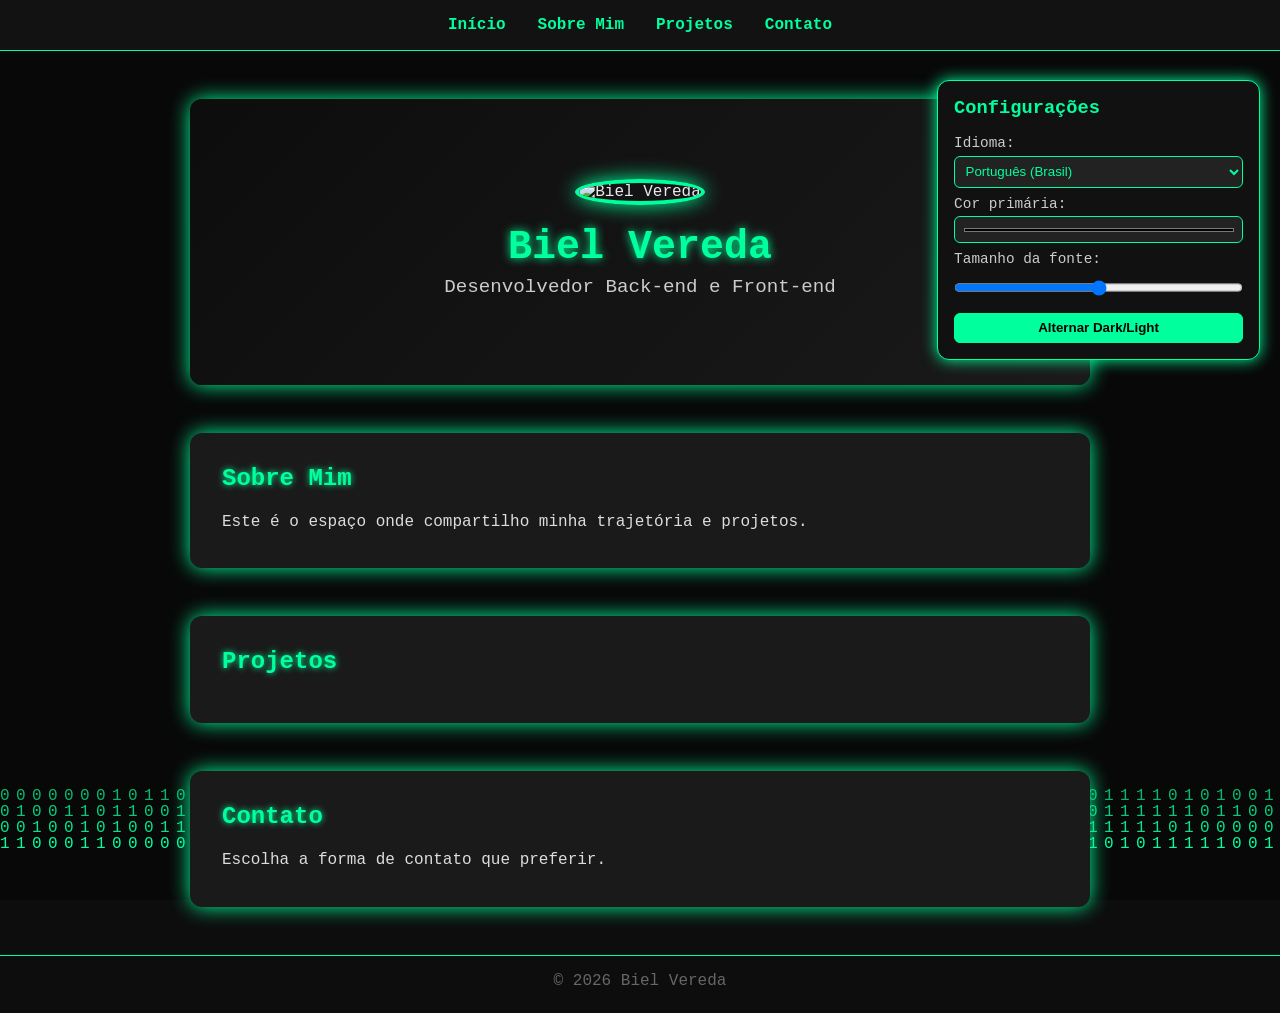
==== index.html @ a7fafa04 "Add files via upload" ====
<!DOCTYPE html>
<html lang="pt-BR">

<head>
  <meta charset="UTF-8" />
  <meta name="viewport" content="width=device-width, initial-scale=1.0" />
  <title data-i18n="site.title">Biel Vereda | Portfolio</title>
  <link rel="stylesheet" href="./styles/main.css" />
</head>

<body>

  <canvas id="matrix"></canvas>

  <!-- Navbar -->
  <header class="navbar">
    <nav>
      <ul>
        <li><a href="#home" data-i18n="navbar.home"></a></li>
        <li><a href="#about" data-i18n="navbar.about"></a></li>
        <li><a href="#projects" data-i18n="navbar.projects"></a></li>
        <li><a href="#contact" data-i18n="navbar.contact"></a></li>
      </ul>
    </nav>
  </header>

  <!-- Hero -->
  <section id="home" class="hero">
    <img src="./assets/images/gabrielVereda.jpg" alt="Biel Vereda" />
    <h1 data-i18n="hero.title">Biel Vereda</h1>
    <p data-i18n="hero.subtitle">Back-end and Front-end Developer</p>
  </section>

  <!-- About -->
  <section id="about" class="about">
    <h2 data-i18n="about.title">About Me</h2>
    <p data-i18n="about.text">This is the space where I share my journey and projects.</p>
  </section>

  <!-- Projects -->
  <section id="projects" class="projects">
    <h2 data-i18n="projects.title">Projects</h2>
    <div class="project-list">
      <!-- Project cards -->
    </div>
  </section>

  <!-- Contact -->
  <section id="contact" class="contact">
    <h2 data-i18n="contact.title">Contact</h2>
    <p data-i18n="contact.text">Choose your preferred contact method.</p>
  </section>

  <!-- Footer -->
  <footer>
    <p>© 2026 Biel Vereda</p>
  </footer>

  <!-- Settings Panel -->
  <div class="settings-panel">
    <h3 data-i18n="settings.title">Settings</h3>
    <label for="langSwitcher" data-i18n="settings.language">Language:</label>
    <select id="langSwitcher">
      <option value="pt-br">Português (Brasil)</option>
      <option value="pt-pt">Português (Portugal)</option>
      <option value="en">English</option>
      <option value="es">Español</option>
      <option value="fr">Français</option>
      <option value="zh">中文</option>
    </select>

    <label for="colorPicker" data-i18n="settings.color">Primary Color:</label>
    <input type="color" id="colorPicker" />

    <label for="fontSize" data-i18n="settings.font">Font Size:</label>
    <input type="range" id="fontSize" min="12" max="24" />

    <button id="toggleTheme" data-i18n="settings.theme">Toggle Dark/Light</button>
  </div>

  <script src="./scripts/main.js"></script>
  <script src="./scripts/theme.js"></script>
  <script src="./scripts/animations.js"></script>
  <script src="./scripts/matrix.js"></script>
</body>

</html>
---- styles/main.css ----
:root {
    --primary-color: #00ff9d;
    /* cor inicial */
    --secondary-color: #0d0d0d;
    --font-size: 16px;
}

/* Reset */
* {
    margin: 0;
    padding: 0;
    box-sizing: border-box;
}

body {
    font-family: 'Fira Code', monospace;
    background: var(--secondary-color);
    color: #eaeaea;
    font-size: var(--font-size);
    scroll-behavior: smooth;
}

/* Navbar */
.navbar {
    background: rgba(20, 20, 20, 0.9);
    padding: 1rem 2rem;
    display: flex;
    justify-content: center;
    border-bottom: 1px solid var(--primary-color);
}

.navbar ul {
    display: flex;
    gap: 2rem;
    list-style: none;
}

.navbar a {
    color: var(--primary-color);
    text-decoration: none;
    font-weight: bold;
    transition: color 0.3s ease, text-shadow 0.3s ease;
}

.navbar a:hover {
    text-shadow: 0 0 8px var(--primary-color);
}

/* Hero */
.hero {
    text-align: center;
    padding: 5rem 2rem;
    background: linear-gradient(135deg, #0d0d0d 0%, #1a1a1a 100%);
}

.hero img {
    width: 180px;
    height: 180px;
    border-radius: 50%;
    border: 4px solid var(--primary-color);
    object-fit: cover;
    margin-bottom: 20px;
    box-shadow: 0 0 20px var(--primary-color);
}

.hero h1 {
    font-size: 2.5rem;
    color: var(--primary-color);
    text-shadow: 0 0 10px var(--primary-color);
}

.hero p {
    font-size: 1.2rem;
    color: #ccc;
}

/* Sections */
section {
    margin: 3rem auto;
    max-width: 900px;
    background: #1a1a1a;
    padding: 2rem;
    border-radius: 12px;
    box-shadow: 0 0 20px var(--primary-color);
}

section h2 {
    color: var(--primary-color);
    margin-bottom: 1rem;
    text-shadow: 0 0 6px var(--primary-color);
}

section p {
    line-height: 1.8;
    color: #ddd;
}

/* Projects */
.project-list {
    display: grid;
    grid-template-columns: repeat(auto-fit, minmax(260px, 1fr));
    gap: 2rem;
}

.card {
    background: #111;
    border: 1px solid var(--primary-color);
    border-radius: 10px;
    padding: 1.5rem;
    transition: transform 0.3s ease, box-shadow 0.3s ease;
}

.card:hover {
    transform: translateY(-5px);
    box-shadow: 0 0 20px var(--primary-color);
}

.card-title {
    color: var(--primary-color);
    margin-bottom: 0.5rem;
}

.card-text {
    color: #aaa;
}

/* Buttons */
button,
.btn {
    padding: 0.6rem 1.2rem;
    border-radius: 6px;
    border: none;
    cursor: pointer;
    background: var(--primary-color);
    color: #000;
    font-weight: bold;
    transition: all 0.3s ease;
}

button:hover,
.btn:hover {
    box-shadow: 0 0 12px var(--primary-color);
}

/* Footer */
footer {
    text-align: center;
    padding: 1rem;
    color: #666;
    border-top: 1px solid var(--primary-color);
}

/* Settings Panel */
.settings-panel {
    position: fixed;
    top: 80px;
    right: 20px;
    background: #111;
    border: 1px solid var(--primary-color);
    border-radius: 12px;
    padding: 1rem;
    box-shadow: 0 0 15px var(--primary-color);
    z-index: 1000;
}

.settings-panel h3 {
    color: var(--primary-color);
    margin-bottom: 1rem;
}

.settings-panel label {
    display: block;
    margin-top: 0.5rem;
    font-size: 0.9rem;
    color: #ccc;
}

.settings-panel input,
.settings-panel select,
.settings-panel button {
    margin-top: 0.3rem;
    width: 100%;
    background: #222;
    color: var(--primary-color);
    border: 1px solid var(--primary-color);
    border-radius: 6px;
    padding: 0.4rem;
}

.settings-panel button {
    background: var(--primary-color);
    color: #000;
}

.settings-panel button:hover {
    box-shadow: 0 0 12px var(--primary-color);
}

#matrix {
    position: fixed;
    /* ocupa a tela toda */
    top: 0;
    left: 0;
    width: 100%;
    height: 100%;
    background: #0d0d0d;
    z-index: -9999;
    /* bem atrás de tudo */
    pointer-events: none;
    /* não bloqueia cliques nos elementos acima */
}
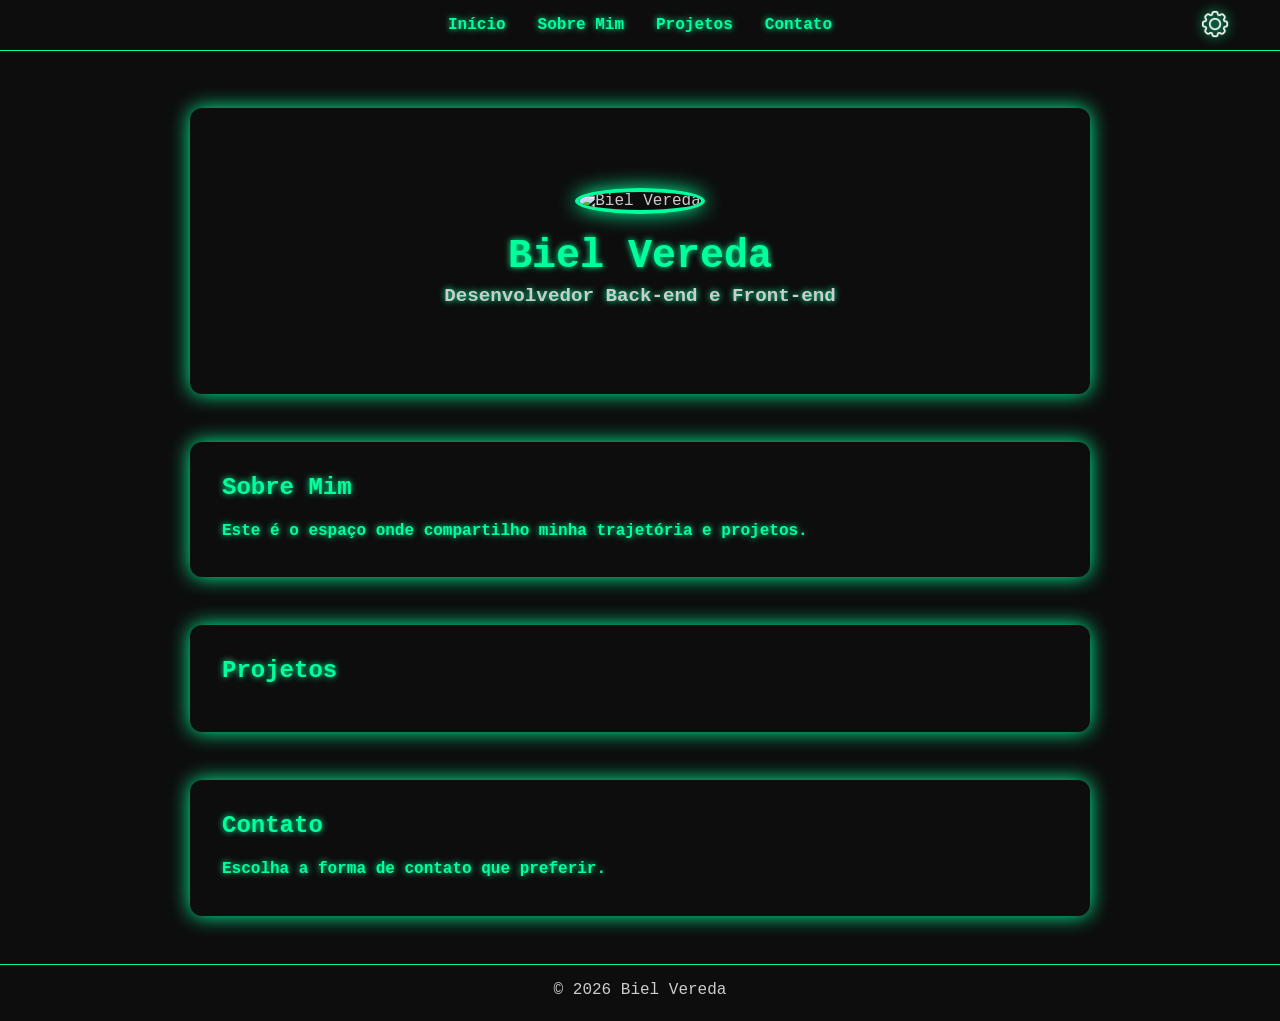
==== commit 37b7d897: "refactor: add the functions to chage correctly the colors and contrasts" ====
--- a/index.html
+++ b/index.html
@@ -15,12 +15,15 @@
   <!-- Navbar -->
   <header class="navbar">
     <nav>
-      <ul>
+      <ul class="nav-links">
         <li><a href="#home" data-i18n="navbar.home"></a></li>
         <li><a href="#about" data-i18n="navbar.about"></a></li>
         <li><a href="#projects" data-i18n="navbar.projects"></a></li>
         <li><a href="#contact" data-i18n="navbar.contact"></a></li>
       </ul>
+      <button id="configBtn" class="config-btn">
+        <img src="./assets/icons/setting.png" alt="Configurações" />
+      </button>
     </nav>
   </header>
 
--- a/styles/main.css
+++ b/styles/main.css
@@ -1,7 +1,7 @@
 :root {
     --primary-color: #00ff9d;
-    /* cor inicial */
     --secondary-color: #0d0d0d;
+    --text-color: #cccccc;
     --font-size: 16px;
 }
 
@@ -14,22 +14,64 @@
 
 body {
     font-family: 'Fira Code', monospace;
-    background: var(--secondary-color);
-    color: #eaeaea;
     font-size: var(--font-size);
     scroll-behavior: smooth;
+    padding-top: 60px;
+    color: var(--text-color);
+    background: var(--secondary-color);
+}
+
+/* Tema Dark */
+:root.dark-theme {
+    --primary-color: #00ff9d;
+    --secondary-color: #0d0d0d;
+    --text-color: #cccccc;
+}
+
+/* Tema Light */
+:root.light-theme {
+    --primary-color: #ff0040;
+    --secondary-color: #f5f5f5;
+    --text-color: #222222;
+}
+
+/* Destaque apenas nos textos dinâmicos */
+[data-i18n] {
+    color: var(--primary-color);
+    font-weight: bold;
+    transition: color 0.3s ease, text-shadow 0.3s ease;
+}
+
+/* Glow neon no Dark Theme */
+:root.dark-theme [data-i18n] {
+    text-shadow: 0 0 6px var(--primary-color);
+}
+
+/* Shadow preto no Light Theme */
+:root.light-theme [data-i18n] {
+    text-shadow: 1px 1px 3px #000;
 }
 
 /* Navbar */
 .navbar {
-    background: rgba(20, 20, 20, 0.9);
+    position: fixed;
+    top: 0;
+    left: 0;
+    width: 100%;
+    background: var(--secondary-color);
     padding: 1rem 2rem;
+    border-bottom: 1px solid var(--primary-color);
+    z-index: 1000;
+}
+
+.navbar nav {
+    position: relative;
     display: flex;
     justify-content: center;
-    border-bottom: 1px solid var(--primary-color);
-}
-
-.navbar ul {
+    align-items: center;
+}
+
+.nav-links {
     display: flex;
     gap: 2rem;
     list-style: none;
@@ -41,18 +83,33 @@
     font-weight: bold;
     transition: color 0.3s ease, text-shadow 0.3s ease;
 }
-
 .navbar a:hover {
     text-shadow: 0 0 8px var(--primary-color);
+}
+
+.config-btn {
+    position: absolute;
+    right: 0;
+    background: none;
+    border: none;
+    cursor: pointer;
+}
+.config-btn img {
+    width: 28px;
+    height: 28px;
+    filter: drop-shadow(0 0 6px var(--primary-color));
+    transition: filter 0.3s ease;
+}
+.config-btn img:hover {
+    filter: drop-shadow(0 0 12px var(--primary-color));
 }
 
 /* Hero */
 .hero {
     text-align: center;
     padding: 5rem 2rem;
-    background: linear-gradient(135deg, #0d0d0d 0%, #1a1a1a 100%);
-}
-
+    background: var(--secondary-color);
+}
 .hero img {
     width: 180px;
     height: 180px;
@@ -62,37 +119,34 @@
     margin-bottom: 20px;
     box-shadow: 0 0 20px var(--primary-color);
 }
-
 .hero h1 {
     font-size: 2.5rem;
     color: var(--primary-color);
     text-shadow: 0 0 10px var(--primary-color);
 }
-
 .hero p {
     font-size: 1.2rem;
-    color: #ccc;
+    color: var(--text-color);
 }
 
 /* Sections */
 section {
     margin: 3rem auto;
     max-width: 900px;
-    background: #1a1a1a;
+    background: var(--secondary-color);
     padding: 2rem;
     border-radius: 12px;
     box-shadow: 0 0 20px var(--primary-color);
-}
-
+    color: var(--text-color);
+}
 section h2 {
     color: var(--primary-color);
     margin-bottom: 1rem;
     text-shadow: 0 0 6px var(--primary-color);
 }
-
 section p {
     line-height: 1.8;
-    color: #ddd;
+    color: var(--text-color);
 }
 
 /* Projects */
@@ -101,27 +155,24 @@
     grid-template-columns: repeat(auto-fit, minmax(260px, 1fr));
     gap: 2rem;
 }
-
 .card {
     background: #111;
     border: 1px solid var(--primary-color);
     border-radius: 10px;
     padding: 1.5rem;
     transition: transform 0.3s ease, box-shadow 0.3s ease;
-}
-
+    color: var(--text-color);
+}
 .card:hover {
     transform: translateY(-5px);
     box-shadow: 0 0 20px var(--primary-color);
 }
-
 .card-title {
     color: var(--primary-color);
     margin-bottom: 0.5rem;
 }
-
 .card-text {
-    color: #aaa;
+    color: var(--text-color);
 }
 
 /* Buttons */
@@ -136,7 +187,6 @@
     font-weight: bold;
     transition: all 0.3s ease;
 }
-
 button:hover,
 .btn:hover {
     box-shadow: 0 0 12px var(--primary-color);
@@ -146,35 +196,37 @@
 footer {
     text-align: center;
     padding: 1rem;
-    color: #666;
+    color: var(--text-color);
     border-top: 1px solid var(--primary-color);
 }
 
 /* Settings Panel */
 .settings-panel {
+    display: none;
     position: fixed;
-    top: 80px;
+    top: 70px;
     right: 20px;
-    background: #111;
+    background: var(--secondary-color);
     border: 1px solid var(--primary-color);
     border-radius: 12px;
     padding: 1rem;
     box-shadow: 0 0 15px var(--primary-color);
-    z-index: 1000;
-}
-
+    z-index: 2000;
+    color: var(--text-color);
+}
+.settings-panel.active {
+    display: block;
+}
 .settings-panel h3 {
     color: var(--primary-color);
     margin-bottom: 1rem;
 }
-
 .settings-panel label {
     display: block;
     margin-top: 0.5rem;
     font-size: 0.9rem;
-    color: #ccc;
-}
-
+    color: var(--text-color);
+}
 .settings-panel input,
 .settings-panel select,
 .settings-panel button {
@@ -186,26 +238,62 @@
     border-radius: 6px;
     padding: 0.4rem;
 }
-
 .settings-panel button {
     background: var(--primary-color);
     color: #000;
 }
-
 .settings-panel button:hover {
     box-shadow: 0 0 12px var(--primary-color);
 }
 
+/* Slider */
+#fontSize {
+    -webkit-appearance: none;
+    width: 100%;
+    height: 6px;
+    background: #222;
+    border-radius: 6px;
+    outline: none;
+    cursor: pointer;
+}
+#fontSize::-webkit-slider-thumb {
+    -webkit-appearance: none;
+    width: 18px;
+    height: 18px;
+    background: var(--primary-color);
+    border: 2px solid #fff;
+    border-radius: 50%;
+    cursor: pointer;
+    box-shadow: 0 0 8px var(--primary-color);
+    transition: box-shadow 0.3s ease, transform 0.2s ease;
+}
+#fontSize::-webkit-slider-thumb:hover {
+    transform: scale(1.1);
+    box-shadow: 0 0 12px var(--primary-color);
+}
+#fontSize::-moz-range-thumb {
+    width: 18px;
+    height: 18px;
+    background: var(--primary-color);
+    border: 2px solid #fff;
+    border-radius: 50%;
+    cursor: pointer;
+    box-shadow: 0 0 8px var(--primary-color);
+    transition: box-shadow 0.3s ease, transform 0.2s ease;
+}
+#fontSize::-moz-range-thumb:hover {
+    transform: scale(1.1);
+    box-shadow: 0 0 12px var(--primary-color);
+}
+
+/* Canvas Matrix */
 #matrix {
     position: fixed;
-    /* ocupa a tela toda */
     top: 0;
     left: 0;
     width: 100%;
     height: 100%;
     background: #0d0d0d;
     z-index: -9999;
-    /* bem atrás de tudo */
     pointer-events: none;
-    /* não bloqueia cliques nos elementos acima */
 }
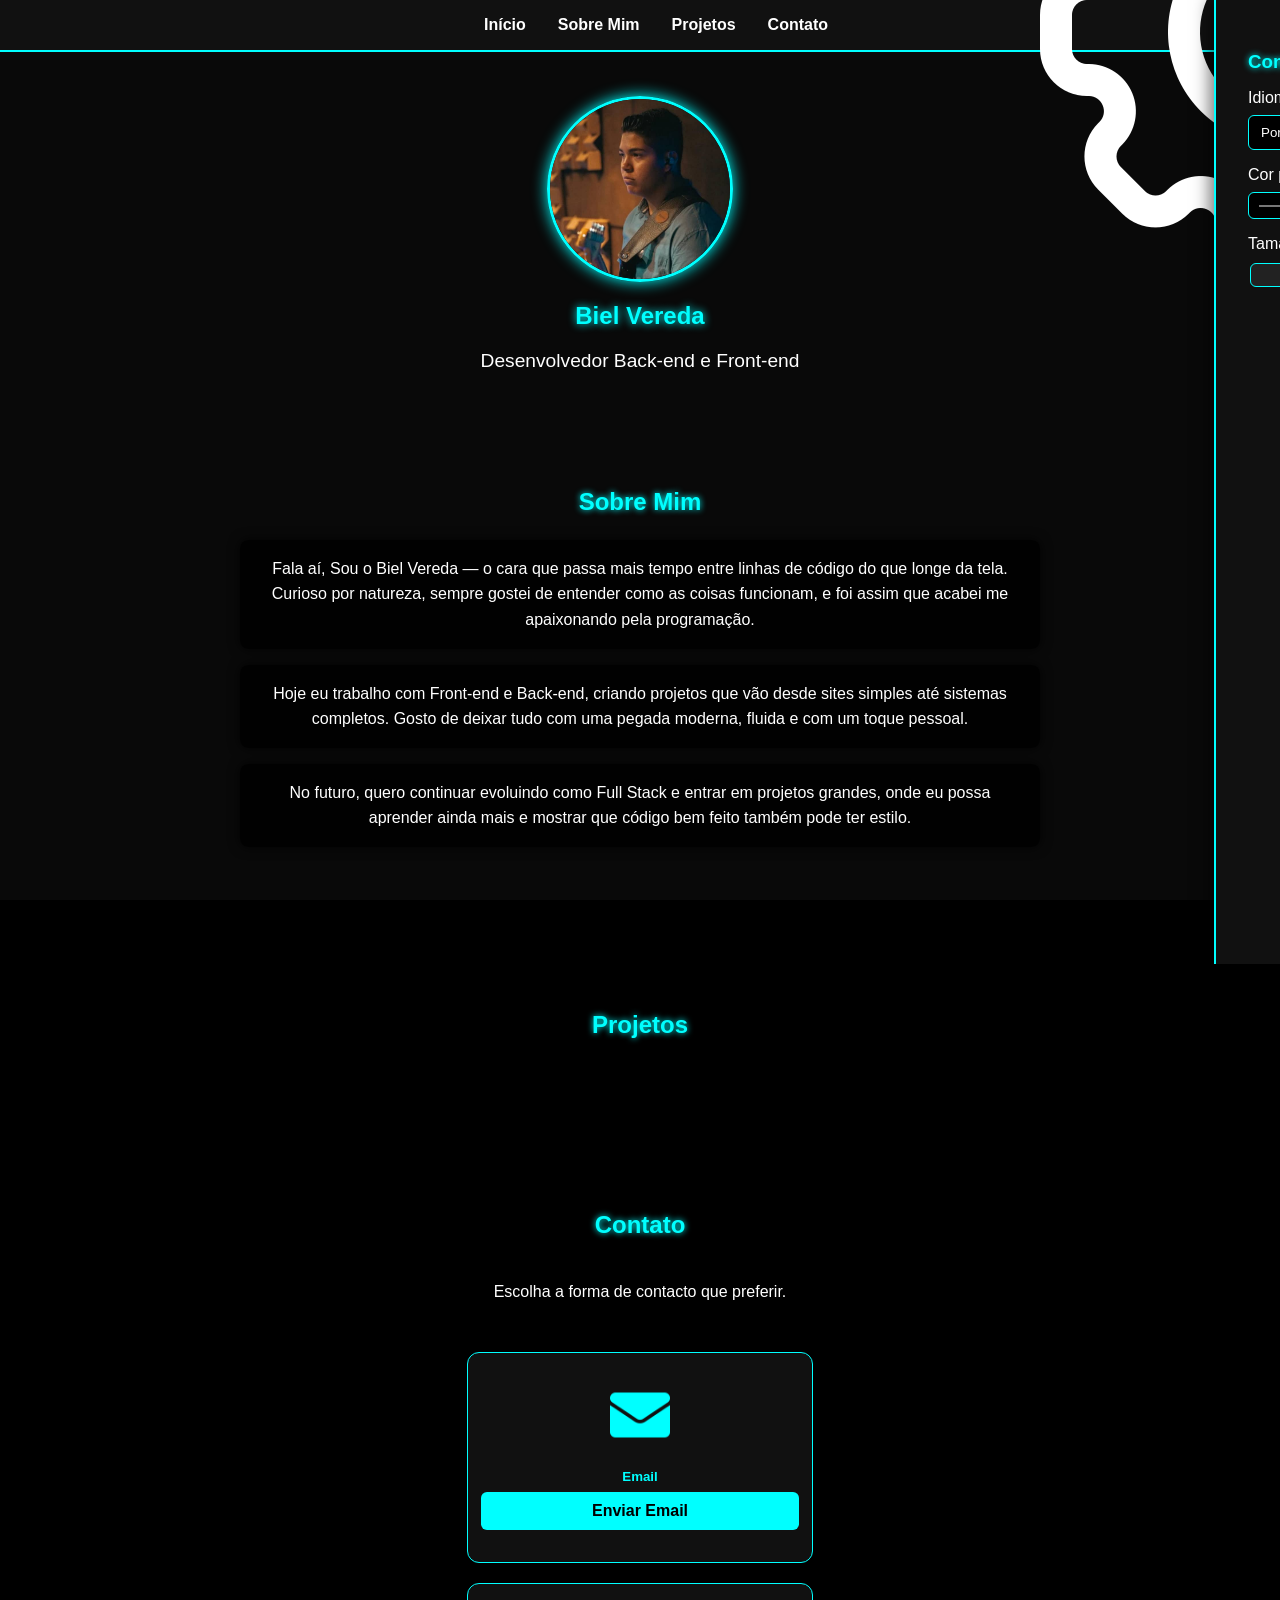
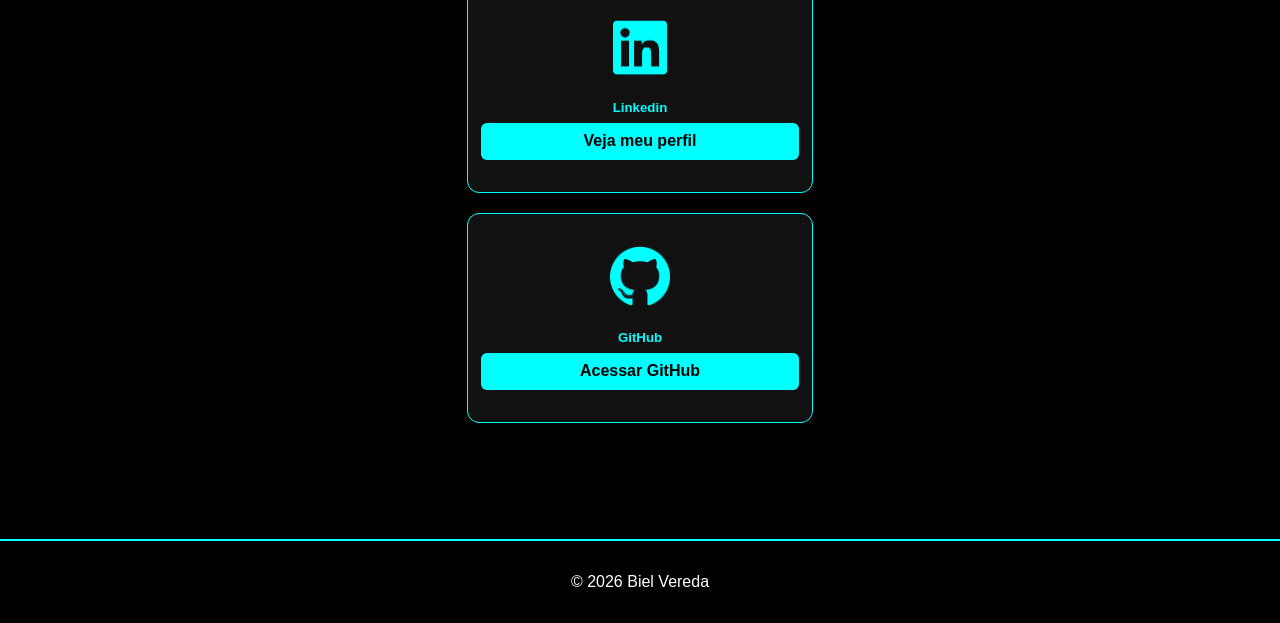
==== commit d1a89ac2: "refactor: refactor the theme of project" ====
--- a/index.html
+++ b/index.html
@@ -1,5 +1,5 @@
 <!DOCTYPE html>
-<html lang="pt-BR">
+<html lang="pt-br">
 
 <head>
   <meta charset="UTF-8" />
@@ -22,37 +22,85 @@
         <li><a href="#contact" data-i18n="navbar.contact"></a></li>
       </ul>
       <button id="configBtn" class="config-btn">
-        <img src="./assets/icons/setting.png" alt="Configurações" />
+        <img src="./assets/icons/settings.png" alt="Configurações" />
       </button>
     </nav>
   </header>
 
   <!-- Hero -->
   <section id="home" class="hero">
-    <img src="./assets/images/gabrielVereda.jpg" alt="Biel Vereda" />
+    <img src="./assets/images/profile.jpg" alt="Biel Vereda" />
     <h1 data-i18n="hero.title">Biel Vereda</h1>
     <p data-i18n="hero.subtitle">Back-end and Front-end Developer</p>
   </section>
 
   <!-- About -->
   <section id="about" class="about">
-    <h2 data-i18n="about.title">About Me</h2>
-    <p data-i18n="about.text">This is the space where I share my journey and projects.</p>
+    <h2 data-i18n="about.title">Sobre Mim</h2>
+
+    <p data-i18n="about.text1">
+      Fala aí, Sou o <strong>Biel Vereda</strong> — o cara que passa mais
+      tempo entre linhas de código do que longe da tela. Curioso por
+      natureza, sempre gostei de entender como as coisas funcionam, e foi
+      assim que acabei me apaixonando pela programação.
+    </p>
+
+    <p data-i18n="about.text2">
+      Hoje eu trabalho com <strong>Front-end</strong> e
+      <strong>Back-end</strong>, criando projetos que vão desde sites
+      simples até sistemas completos. Gosto de deixar tudo com uma pegada
+      moderna, fluida e com um toque pessoal.
+    </p>
+
+    <p data-i18n="about.text3">
+      No futuro, quero continuar evoluindo como
+      <strong>Full Stack</strong> e entrar em projetos grandes, onde eu
+      possa aprender ainda mais e mostrar que código bem feito também pode
+      ter estilo.
+    </p>
   </section>
 
   <!-- Projects -->
   <section id="projects" class="projects">
-    <h2 data-i18n="projects.title">Projects</h2>
+    <h2 data-i18n="projects.title">Projetos</h2>
     <div class="project-list">
       <!-- Project cards -->
     </div>
   </section>
 
   <!-- Contact -->
+  <!-- ===== CONTATO ===== -->
   <section id="contact" class="contact">
-    <h2 data-i18n="contact.title">Contact</h2>
-    <p data-i18n="contact.text">Choose your preferred contact method.</p>
+    <div class="container text-center">
+      <h2 data-i18n="contact.title">Entre em Contato</h2>
+      <p data-i18n="contact.text">
+        Ficarei feliz em conversar! Escolha a forma de contato que preferir:
+      </p>
+
+      <div class="contact-card">
+        <div class="contact-icon icon-email"></div>
+        <h5>Email</h5>
+        <a href="mailto:gabrielsantosvereda@gmail.com" class="btn">Enviar Email</a>
+      </div>
+
+      <div class="contact-card">
+        <div class="contact-icon icon-linkedin"></div>
+        <h5>Linkedin</h5>
+        <a href="https://www.linkedin.com/in/gabriel-vereda" target="_blank" rel="noopener noreferrer" class="btn">
+          Veja meu perfil
+        </a>
+      </div>
+
+      <div class="contact-card">
+        <div class="contact-icon icon-github"></div>
+        <h5>GitHub</h5>
+        <a href="https://github.com/BielVereda" target="_blank" class="btn">Acessar GitHub</a>
+      </div>
+
+    </div>
+    </div>
   </section>
+
 
   <!-- Footer -->
   <footer>
@@ -77,8 +125,6 @@
 
     <label for="fontSize" data-i18n="settings.font">Font Size:</label>
     <input type="range" id="fontSize" min="12" max="24" />
-
-    <button id="toggleTheme" data-i18n="settings.theme">Toggle Dark/Light</button>
   </div>
 
   <script src="./scripts/main.js"></script>
--- a/styles/main.css
+++ b/styles/main.css
@@ -1,194 +1,240 @@
 :root {
-    --primary-color: #00ff9d;
-    --secondary-color: #0d0d0d;
-    --text-color: #cccccc;
+    --primary-color: #00ffff;
+    --secondary-color: #111;
+    --text-color: #fff;
     --font-size: 16px;
 }
 
-/* Reset */
-* {
+body {
     margin: 0;
-    padding: 0;
-    box-sizing: border-box;
-}
-
-body {
-    font-family: 'Fira Code', monospace;
+    font-family: Arial, sans-serif;
     font-size: var(--font-size);
-    scroll-behavior: smooth;
-    padding-top: 60px;
-    color: var(--text-color);
-    background: var(--secondary-color);
-}
-
-/* Tema Dark */
-:root.dark-theme {
-    --primary-color: #00ff9d;
-    --secondary-color: #0d0d0d;
-    --text-color: #cccccc;
-}
-
-/* Tema Light */
-:root.light-theme {
-    --primary-color: #ff0040;
-    --secondary-color: #f5f5f5;
-    --text-color: #222222;
-}
-
-/* Destaque apenas nos textos dinâmicos */
-[data-i18n] {
-    color: var(--primary-color);
-    font-weight: bold;
-    transition: color 0.3s ease, text-shadow 0.3s ease;
-}
-
-/* Glow neon no Dark Theme */
-:root.dark-theme [data-i18n] {
-    text-shadow: 0 0 6px var(--primary-color);
-}
-
-/* Shadow preto no Light Theme */
-:root.light-theme [data-i18n] {
-    text-shadow: 1px 1px 3px #000;
+    background: #000;
+    color: var(--text-color);
 }
 
 /* Navbar */
 .navbar {
     position: fixed;
     top: 0;
-    left: 0;
     width: 100%;
     background: var(--secondary-color);
-    padding: 1rem 2rem;
-    border-bottom: 1px solid var(--primary-color);
+    border-bottom: 2px solid var(--primary-color);
+    padding: 1rem;
     z-index: 1000;
 }
 
-.navbar nav {
-    position: relative;
-    display: flex;
-    justify-content: center;
-    align-items: center;
-}
-
 .nav-links {
+    list-style: none;
     display: flex;
     gap: 2rem;
-    list-style: none;
-}
-
-.navbar a {
-    color: var(--primary-color);
+    justify-content: center;
+    margin: 0;
+    padding: 0;
+}
+
+.nav-links a {
+    color: var(--text-color);
     text-decoration: none;
     font-weight: bold;
-    transition: color 0.3s ease, text-shadow 0.3s ease;
-}
-.navbar a:hover {
-    text-shadow: 0 0 8px var(--primary-color);
+    transition: color 0.3s ease;
+}
+
+.nav-links a:hover {
+    color: var(--primary-color);
 }
 
 .config-btn {
     position: absolute;
-    right: 0;
+    right: 1rem;
+    top: 1rem;
     background: none;
     border: none;
     cursor: pointer;
 }
-.config-btn img {
-    width: 28px;
-    height: 28px;
-    filter: drop-shadow(0 0 6px var(--primary-color));
-    transition: filter 0.3s ease;
-}
-.config-btn img:hover {
-    filter: drop-shadow(0 0 12px var(--primary-color));
-}
 
 /* Hero */
 .hero {
-    text-align: center;
-    padding: 5rem 2rem;
-    background: var(--secondary-color);
-}
+    padding-top: 6rem;
+    text-align: center;
+}
+
 .hero img {
     width: 180px;
     height: 180px;
     border-radius: 50%;
-    border: 4px solid var(--primary-color);
-    object-fit: cover;
-    margin-bottom: 20px;
-    box-shadow: 0 0 20px var(--primary-color);
-}
+    border: 3px solid var(--primary-color);
+    box-shadow: 0 0 15px var(--primary-color);
+}
+
 .hero h1 {
-    font-size: 2.5rem;
-    color: var(--primary-color);
-    text-shadow: 0 0 10px var(--primary-color);
-}
+    margin-top: 1rem;
+    color: var(--primary-color);
+    text-shadow: 0 0 8px var(--primary-color);
+}
+
 .hero p {
     font-size: 1.2rem;
-    color: var(--text-color);
-}
-
-/* Sections */
-section {
-    margin: 3rem auto;
-    max-width: 900px;
+    margin-top: 0.5rem;
+}
+
+/* About */
+.about {
+    max-width: 800px;
+    margin: 4rem auto;
+    padding: 2rem;
+    text-align: center;
+}
+
+.about h2 {
+    color: var(--primary-color);
+    margin-bottom: 1.5rem;
+    text-shadow: 0 0 6px var(--primary-color);
+}
+
+.about p {
+    margin-bottom: 1rem;
+    line-height: 1.6;
+}
+
+/* Projects */
+.projects {
+    max-width: 1000px;
+    margin: 4rem auto;
+    padding: 2rem;
+    text-align: center;
+}
+
+.projects h2 {
+    color: var(--primary-color);
+    margin-bottom: 1.5rem;
+    text-shadow: 0 0 6px var(--primary-color);
+}
+
+.project-list {
+    display: flex;
+    flex-wrap: wrap;
+    gap: 2rem;
+    justify-content: center;
+}
+
+/* Contact */
+.contact {
+    margin: 4rem auto;
+    max-width: 1000px;
+    padding: 2rem;
+    text-align: center;
+    color: var(--text-color);
+    display: flex;
+    justify-content: center;
+}
+
+.contact h2 {
+    color: var(--primary-color);
+    margin-bottom: 1.5rem;
+    text-shadow: 0 0 6px var(--primary-color);
+}
+
+.contact p {
+    margin-bottom: 2rem;
+    line-height: 1.6;
+}
+
+.contact-grid {
+    display: flex;
+    justify-content: center;
+    gap: 2rem;
+    flex-wrap: wrap;
+}
+
+.contact-card {
     background: var(--secondary-color);
-    padding: 2rem;
+    border: 1px solid var(--primary-color);
     border-radius: 12px;
-    box-shadow: 0 0 20px var(--primary-color);
-    color: var(--text-color);
-}
-section h2 {
-    color: var(--primary-color);
+    padding: 2rem;
+    width: 280px;
+    display: flex;
+    flex-direction: column;
+    align-items: center;
+    justify-content: space-between;
+    text-align: center;
+    transition: box-shadow 0.3s ease;
+    margin-bottom: 20px;
+}
+
+.contact-card:hover {
+    box-shadow: 0 0 15px var(--primary-color);
+}
+
+.contact-icon {
+    width: 60px;
+    height: 60px;
     margin-bottom: 1rem;
-    text-shadow: 0 0 6px var(--primary-color);
-}
-section p {
-    line-height: 1.8;
-    color: var(--text-color);
-}
-
-/* Projects */
-.project-list {
-    display: grid;
-    grid-template-columns: repeat(auto-fit, minmax(260px, 1fr));
-    gap: 2rem;
-}
-.card {
-    background: #111;
-    border: 1px solid var(--primary-color);
-    border-radius: 10px;
-    padding: 1.5rem;
-    transition: transform 0.3s ease, box-shadow 0.3s ease;
-    color: var(--text-color);
-}
-.card:hover {
-    transform: translateY(-5px);
-    box-shadow: 0 0 20px var(--primary-color);
-}
-.card-title {
-    color: var(--primary-color);
-    margin-bottom: 0.5rem;
-}
-.card-text {
-    color: var(--text-color);
-}
-
-/* Buttons */
-button,
-.btn {
-    padding: 0.6rem 1.2rem;
-    border-radius: 6px;
-    border: none;
-    cursor: pointer;
+    background-color: var(--primary-color);
+    -webkit-mask-repeat: no-repeat;
+    -webkit-mask-position: center;
+    -webkit-mask-size: contain;
+    mask-repeat: no-repeat;
+    mask-position: center;
+    mask-size: contain;
+}
+
+/* Blocos pretos atrás dos textos */
+.about p,
+.projects p,
+.contact p {
+    background: rgba(0,0,0,0.8);
+    padding: 1rem;
+    border-radius: 8px;
+    box-shadow: 0 0 12px rgba(0,0,0,0.8);
+}
+
+.icon-email {
+    -webkit-mask-image: url('./../assets/icons/email.png');
+    mask-image: url('./../assets/icons/email.png');
+}
+
+.icon-linkedin {
+    -webkit-mask-image: url('./../assets/icons/linkedin.png');
+    mask-image: url('./../assets/icons/linkedin.png');
+}
+
+.icon-github {
+    -webkit-mask-image: url('./../assets/icons/github.png');
+    mask-image: url('./../assets/icons/github.png');
+}
+
+.contact-card h5 {
+    color: var(--primary-color);
+    margin: 0.5rem 0;
+}
+
+.contact-card p {
+    flex-grow: 1;
+    display: flex;
+    align-items: center;
+    justify-content: center;
+    margin: 1rem 0;
+    line-height: 1.6;
+    color: var(--text-color);
+    text-align: center;
+}
+
+.contact-card .btn {
     background: var(--primary-color);
     color: #000;
     font-weight: bold;
-    transition: all 0.3s ease;
-}
-button:hover,
-.btn:hover {
+    border-radius: 6px;
+    padding: 0.6rem 1.2rem;
+    width: 100%;
+    transition: box-shadow 0.3s ease;
+    margin-top: auto;
+    text-decoration: none;
+    display: inline-block;
+    text-align: center;
+}
+
+.contact-card .btn:hover {
     box-shadow: 0 0 12px var(--primary-color);
 }
 
@@ -196,54 +242,69 @@
 footer {
     text-align: center;
     padding: 1rem;
-    color: var(--text-color);
-    border-top: 1px solid var(--primary-color);
+    border-top: 2px solid var(--primary-color);
+    margin-top: 4rem;
+    color: var(--text-color);
 }
 
 /* Settings Panel */
 .settings-panel {
-    display: none;
     position: fixed;
-    top: 70px;
-    right: 20px;
+    top: 0;
+    right: -300px;
+    width: 300px;
+    height: 100%;
     background: var(--secondary-color);
-    border: 1px solid var(--primary-color);
-    border-radius: 12px;
-    padding: 1rem;
-    box-shadow: 0 0 15px var(--primary-color);
+    border-left: 2px solid var(--primary-color);
+    padding: 2rem;
+    box-shadow: -5px 0 15px rgba(0,0,0,0.5);
+    transition: right 0.3s ease;
     z-index: 2000;
-    color: var(--text-color);
-}
+}
+
 .settings-panel.active {
-    display: block;
-}
+    right: 0;
+}
+
 .settings-panel h3 {
     color: var(--primary-color);
     margin-bottom: 1rem;
-}
+    text-shadow: 0 0 6px var(--primary-color);
+}
+
 .settings-panel label {
     display: block;
-    margin-top: 0.5rem;
-    font-size: 0.9rem;
-    color: var(--text-color);
-}
-.settings-panel input,
+    margin-top: 1rem;
+    margin-bottom: 0.5rem;
+    color: var(--text-color);
+}
+
 .settings-panel select,
-.settings-panel button {
-    margin-top: 0.3rem;
-    width: 100%;
-    background: #222;
-    color: var(--primary-color);
+.settings-panel input[type="color"],
+.settings-panel input[type="range"] {
+    width: 100%;
+    padding: 0.5rem;
     border: 1px solid var(--primary-color);
     border-radius: 6px;
-    padding: 0.4rem;
-}
-.settings-panel button {
-    background: var(--primary-color);
-    color: #000;
-}
-.settings-panel button:hover {
-    box-shadow: 0 0 12px var(--primary-color);
+    background: #000;
+    color: var(--text-color);
+}
+
+/* Botão de Configuração */
+.config-btn {
+    position: absolute;
+    right: 1rem;
+    top: 1rem;
+    width: 32px;
+    height: 32px;
+    display: flex;
+    align-items: center;
+    justify-content: center;
+    background: none;
+    border: none;
+    cursor: pointer;
+    color: var(--primary-color);
+    font-size: 1.5rem;
 }
 
 /* Slider */
@@ -256,6 +317,7 @@
     outline: none;
     cursor: pointer;
 }
+
 #fontSize::-webkit-slider-thumb {
     -webkit-appearance: none;
     width: 18px;
@@ -267,10 +329,12 @@
     box-shadow: 0 0 8px var(--primary-color);
     transition: box-shadow 0.3s ease, transform 0.2s ease;
 }
+
 #fontSize::-webkit-slider-thumb:hover {
     transform: scale(1.1);
     box-shadow: 0 0 12px var(--primary-color);
 }
+
 #fontSize::-moz-range-thumb {
     width: 18px;
     height: 18px;
@@ -281,6 +345,7 @@
     box-shadow: 0 0 8px var(--primary-color);
     transition: box-shadow 0.3s ease, transform 0.2s ease;
 }
+
 #fontSize::-moz-range-thumb:hover {
     transform: scale(1.1);
     box-shadow: 0 0 12px var(--primary-color);
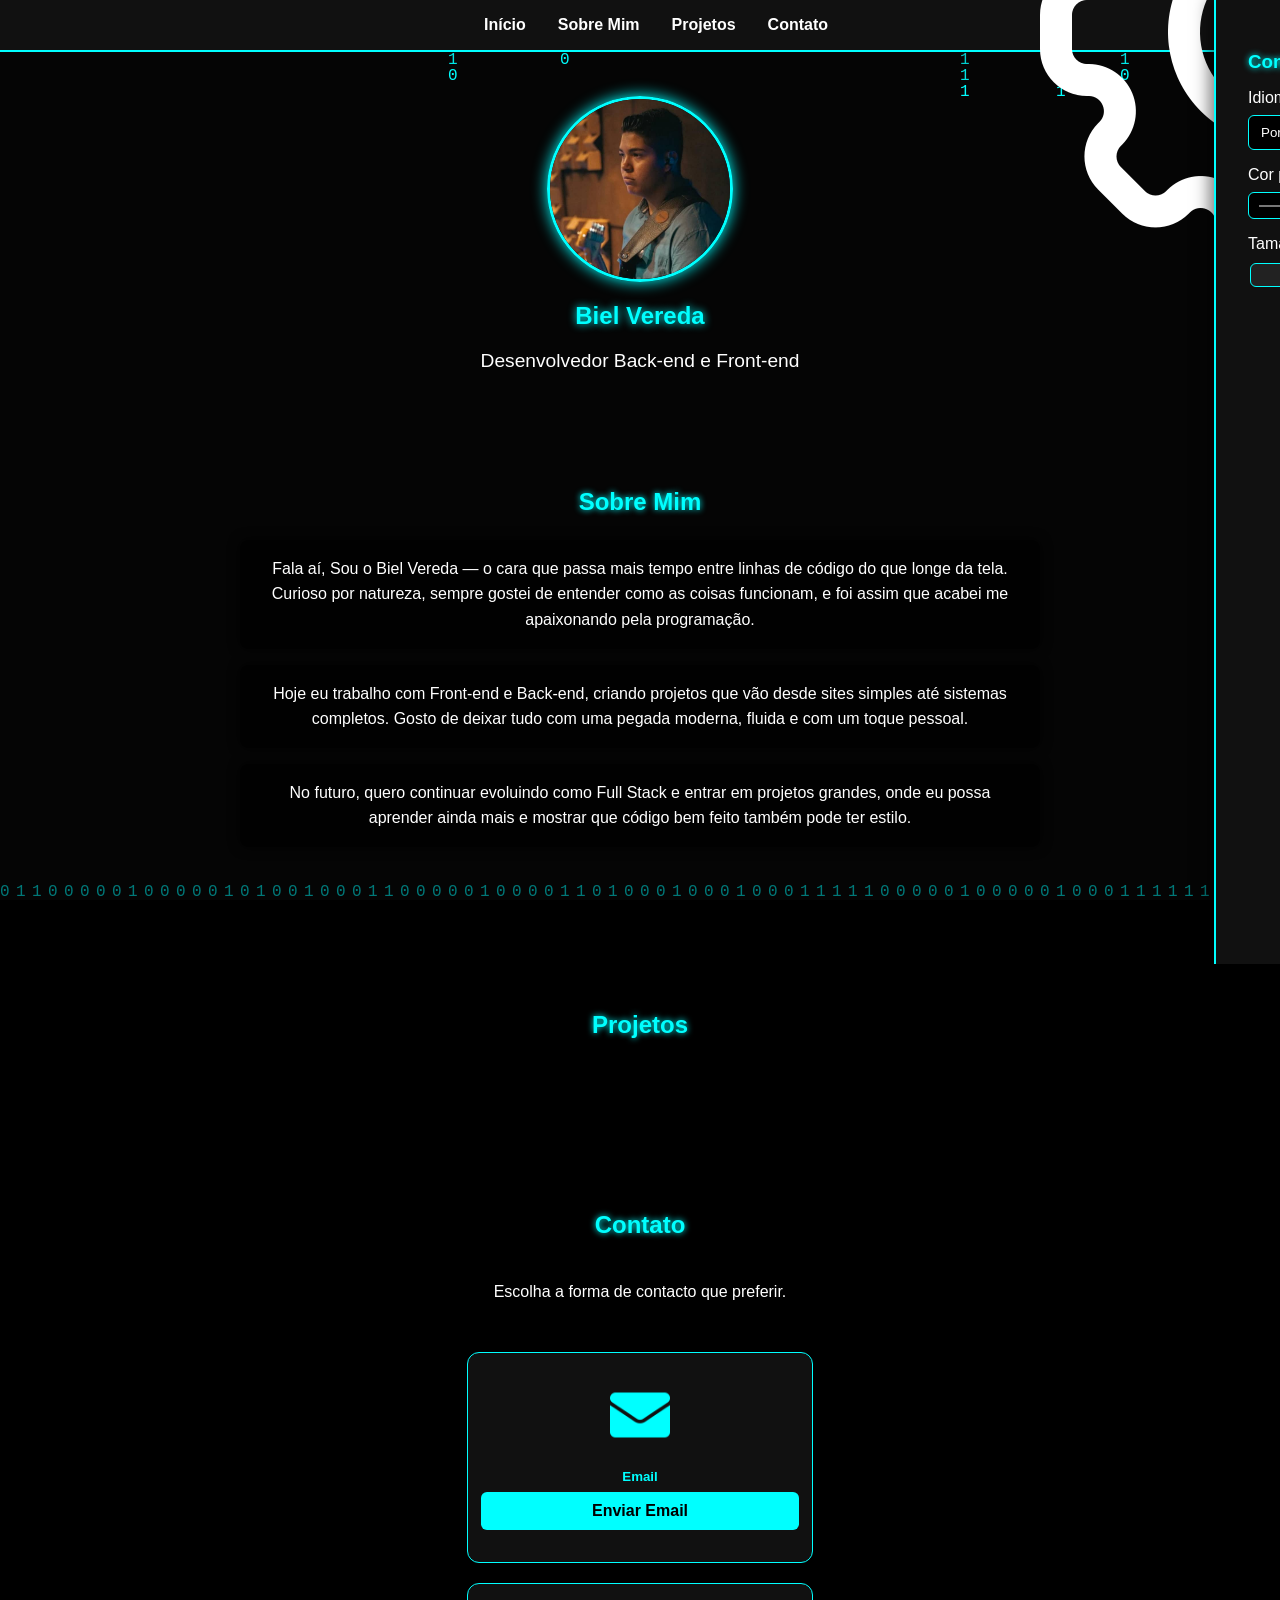
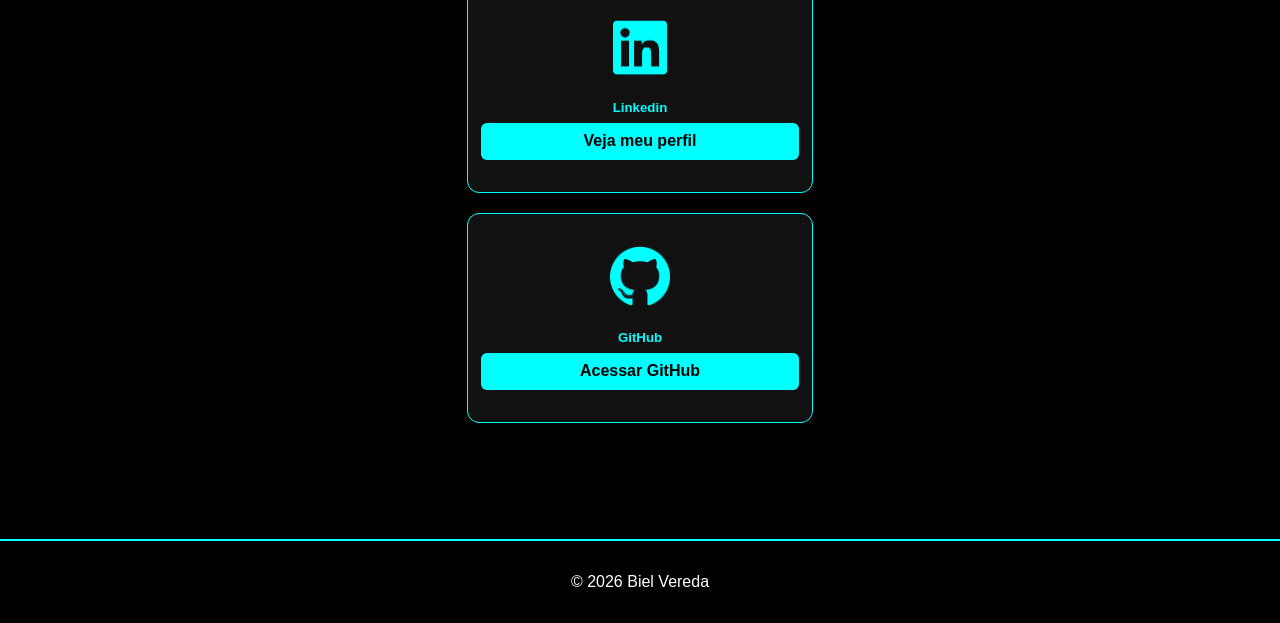
==== commit 28b361a9: "refactor: Correct the text on the first paragraph on "about" topic" ====
--- a/index.html
+++ b/index.html
@@ -39,7 +39,7 @@
     <h2 data-i18n="about.title">Sobre Mim</h2>
 
     <p data-i18n="about.text1">
-      Fala aí, Sou o <strong>Biel Vereda</strong> — o cara que passa mais
+      Fala aí! Sou o <strong>Biel Vereda</strong> — o cara que passa mais
       tempo entre linhas de código do que longe da tela. Curioso por
       natureza, sempre gostei de entender como as coisas funcionam, e foi
       assim que acabei me apaixonando pela programação.
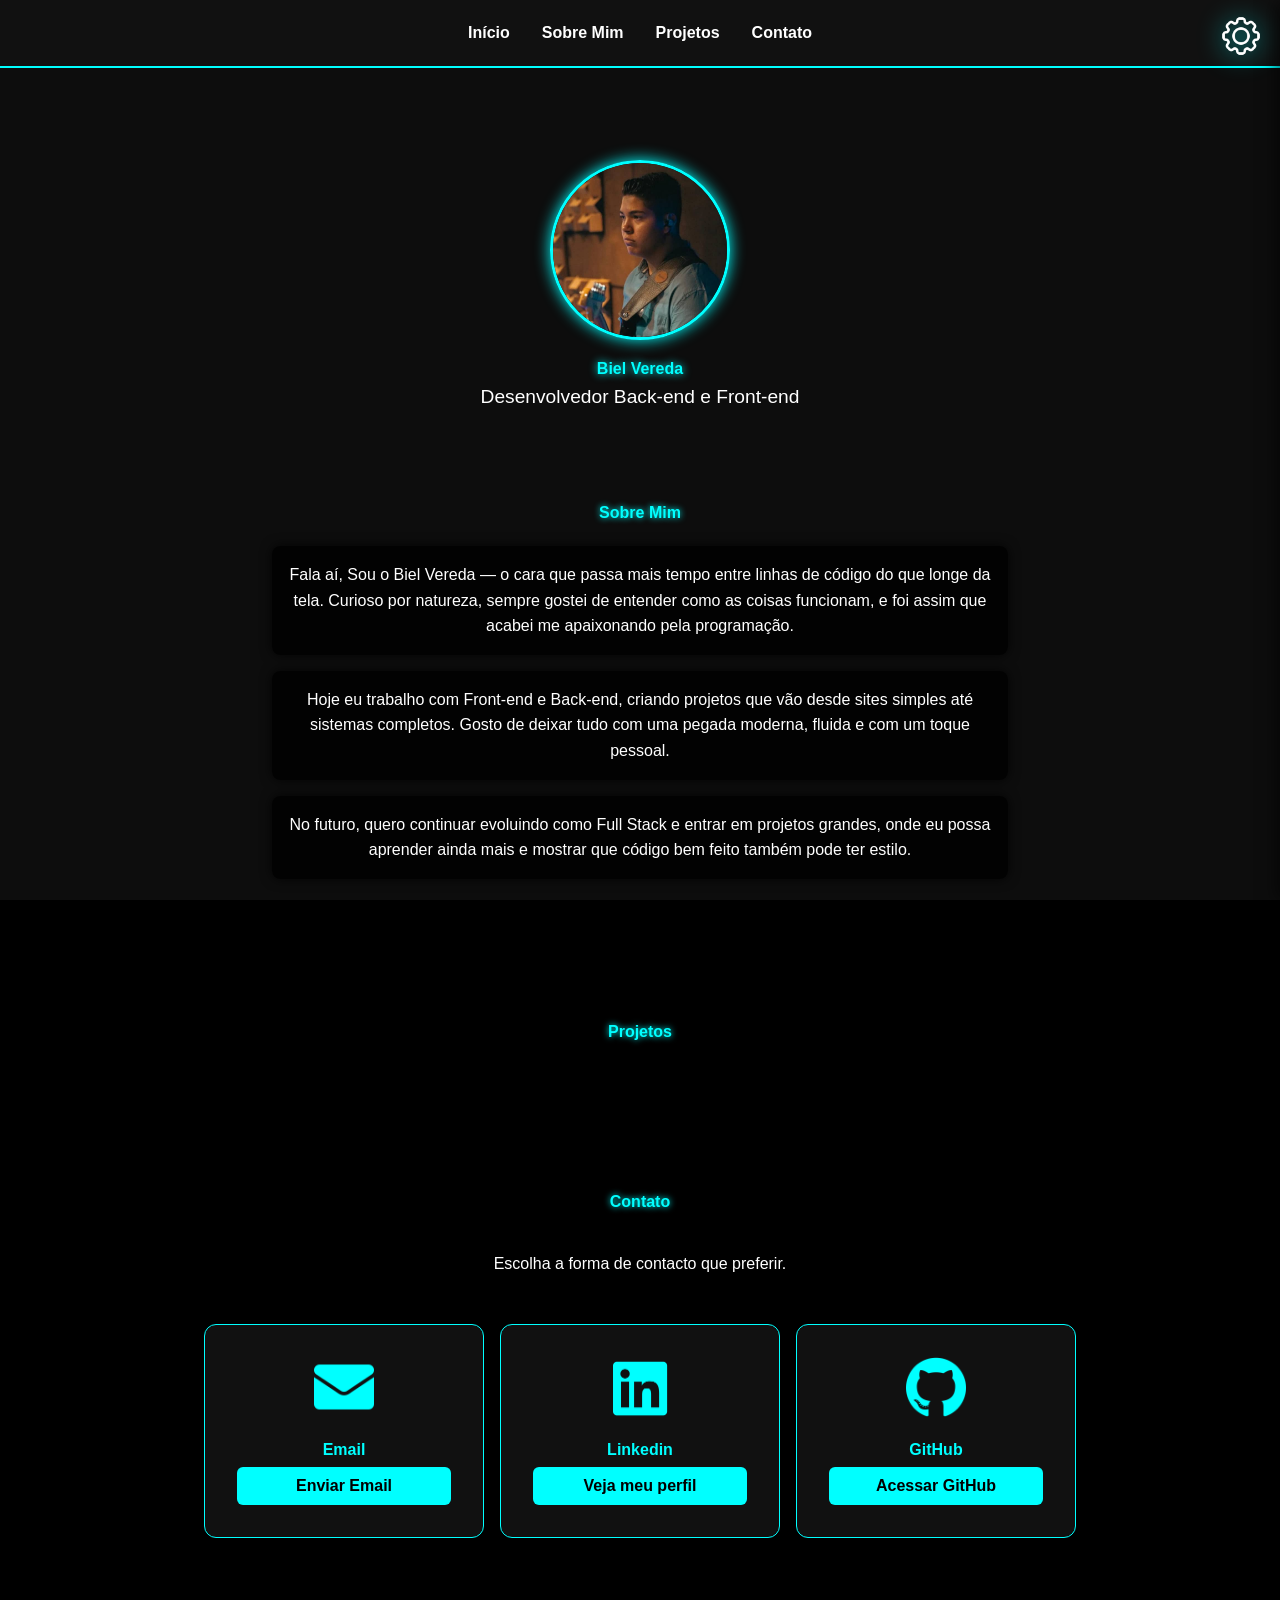
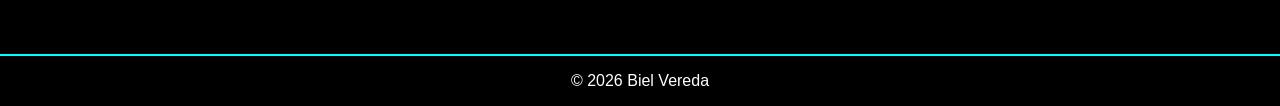
==== commit d0ebeaa3: "refactor: modifie the settings button" ====
--- a/index.html
+++ b/index.html
@@ -9,7 +9,6 @@
 </head>
 
 <body>
-
   <canvas id="matrix"></canvas>
 
   <!-- Navbar -->
@@ -21,10 +20,11 @@
         <li><a href="#projects" data-i18n="navbar.projects"></a></li>
         <li><a href="#contact" data-i18n="navbar.contact"></a></li>
       </ul>
-      <button id="configBtn" class="config-btn">
-        <img src="./assets/icons/settings.png" alt="Configurações" />
-      </button>
     </nav>
+    
+    <button id="configBtn" class="config-btn">
+      <img src="./assets/icons/settings.png" alt="Settings" />
+    </button>
   </header>
 
   <!-- Hero -->
@@ -77,30 +77,31 @@
         Ficarei feliz em conversar! Escolha a forma de contato que preferir:
       </p>
 
-      <div class="contact-card">
-        <div class="contact-icon icon-email"></div>
-        <h5>Email</h5>
-        <a href="mailto:gabrielsantosvereda@gmail.com" class="btn">Enviar Email</a>
-      </div>
+      <div class="cards-group">
+        <div class="contact-card">
+          <div class="contact-icon icon-email"></div>
+          <h5>Email</h5>
+          <a href="mailto:gabrielsantosvereda@gmail.com" class="btn">Enviar Email</a>
+        </div>
 
-      <div class="contact-card">
-        <div class="contact-icon icon-linkedin"></div>
-        <h5>Linkedin</h5>
-        <a href="https://www.linkedin.com/in/gabriel-vereda" target="_blank" rel="noopener noreferrer" class="btn">
-          Veja meu perfil
-        </a>
-      </div>
+        <div class="contact-card">
+          <div class="contact-icon icon-linkedin"></div>
+          <h5>Linkedin</h5>
+          <a href="https://www.linkedin.com/in/gabriel-vereda" target="_blank" rel="noopener noreferrer" class="btn">
+            Veja meu perfil
+          </a>
+        </div>
 
-      <div class="contact-card">
-        <div class="contact-icon icon-github"></div>
-        <h5>GitHub</h5>
-        <a href="https://github.com/BielVereda" target="_blank" class="btn">Acessar GitHub</a>
+        <div class="contact-card">
+          <div class="contact-icon icon-github"></div>
+          <h5>GitHub</h5>
+          <a href="https://github.com/BielVereda" target="_blank" class="btn">Acessar GitHub</a>
+        </div>
       </div>
 
     </div>
     </div>
   </section>
-
 
   <!-- Footer -->
   <footer>
@@ -127,10 +128,11 @@
     <input type="range" id="fontSize" min="12" max="24" />
   </div>
 
-  <script src="./scripts/main.js"></script>
+  <script src="./scripts/menu.js"></script>
   <script src="./scripts/theme.js"></script>
   <script src="./scripts/animations.js"></script>
   <script src="./scripts/matrix.js"></script>
+  <script src="./scripts/tese.js"></script>
 </body>
 
 </html>
--- a/styles/main.css
+++ b/styles/main.css
@@ -5,23 +5,70 @@
     --font-size: 16px;
 }
 
-body {
+* {
     margin: 0;
     font-family: Arial, sans-serif;
     font-size: var(--font-size);
+    color: var(--text-color);
+    border: none;
+    background: none;
+    box-sizing: border-box;
+}
+
+body {
+    height: 100vh;
     background: #000;
-    color: var(--text-color);
 }
 
 /* Navbar */
 .navbar {
+    display: contents;
+}
+
+.navbar nav {
+    background: var(--secondary-color);
+    border-bottom: 2px solid var(--primary-color);
     position: fixed;
     top: 0;
     width: 100%;
-    background: var(--secondary-color);
-    border-bottom: 2px solid var(--primary-color);
-    padding: 1rem;
-    z-index: 1000;
+    padding: 1.5em;
+    z-index: 2000;
+}
+
+/* Botão de Configuração */
+.config-btn {
+    position: fixed;
+    cursor: pointer;
+    color: var(--primary-color);
+    top: 15px;
+    right: 1%;
+    z-index: 3001;
+    transform: translateZ(100px)
+}
+
+.config-btn::before {
+    content: "";
+    position: absolute;
+    top: 50%;
+    left: 50%;
+    transform: translate(-50%, -50%);
+    width: 30px;
+    height: 30px;
+    background: var(--primary-color);
+    border-radius: 50%;
+    filter: blur(15px);
+    opacity: 0.5;
+    z-index: -1;
+    transition: opacity 0.3s ease;
+}
+
+.config-btn:hover::before {
+    opacity: 1;
+}
+
+.config-btn img {
+    width: 40px;
+    height: 40px;
 }
 
 .nav-links {
@@ -44,18 +91,9 @@
     color: var(--primary-color);
 }
 
-.config-btn {
-    position: absolute;
-    right: 1rem;
-    top: 1rem;
-    background: none;
-    border: none;
-    cursor: pointer;
-}
-
 /* Hero */
 .hero {
-    padding-top: 6rem;
+    margin-top: 10rem;
     text-align: center;
 }
 
@@ -127,6 +165,7 @@
     color: var(--text-color);
     display: flex;
     justify-content: center;
+    right: -100px;
 }
 
 .contact h2 {
@@ -179,14 +218,19 @@
     mask-size: contain;
 }
 
+.cards-group {
+    display: flex;
+    justify-content: center;
+    flex-direction: row;
+    gap: 1em;
+}
+
 /* Blocos pretos atrás dos textos */
-.about p,
-.projects p,
-.contact p {
-    background: rgba(0,0,0,0.8);
+.about p, .projects p, .contact p {
+    background: rgba(0, 0, 0, 0.8);
     padding: 1rem;
     border-radius: 8px;
-    box-shadow: 0 0 12px rgba(0,0,0,0.8);
+    box-shadow: 0 0 12px rgba(0, 0, 0, 0.8);
 }
 
 .icon-email {
@@ -251,22 +295,25 @@
 .settings-panel {
     position: fixed;
     top: 0;
-    right: -300px;
+    right: 0;
     width: 300px;
-    height: 100%;
+    height: 100vh;
     background: var(--secondary-color);
     border-left: 2px solid var(--primary-color);
     padding: 2rem;
-    box-shadow: -5px 0 15px rgba(0,0,0,0.5);
-    transition: right 0.3s ease;
-    z-index: 2000;
-}
-
+    box-shadow: -5px 0 15px rgba(0, 0, 0, 0.5);
+    transition: transform 0.3s ease;
+    z-index: 3000;
+    transform: translateX(100%);
+}
+
+/* quando ativo */
 .settings-panel.active {
-    right: 0;
+    transform: translateX(0);
 }
 
 .settings-panel h3 {
+    margin-top: 50px;
     color: var(--primary-color);
     margin-bottom: 1rem;
     text-shadow: 0 0 6px var(--primary-color);
@@ -279,32 +326,13 @@
     color: var(--text-color);
 }
 
-.settings-panel select,
-.settings-panel input[type="color"],
-.settings-panel input[type="range"] {
+.settings-panel select, .settings-panel input[type="color"], .settings-panel input[type="range"] {
     width: 100%;
     padding: 0.5rem;
     border: 1px solid var(--primary-color);
     border-radius: 6px;
     background: #000;
     color: var(--text-color);
-}
-
-/* Botão de Configuração */
-.config-btn {
-    position: absolute;
-    right: 1rem;
-    top: 1rem;
-    width: 32px;
-    height: 32px;
-    display: flex;
-    align-items: center;
-    justify-content: center;
-    background: none;
-    border: none;
-    cursor: pointer;
-    color: var(--primary-color);
-    font-size: 1.5rem;
 }
 
 /* Slider */
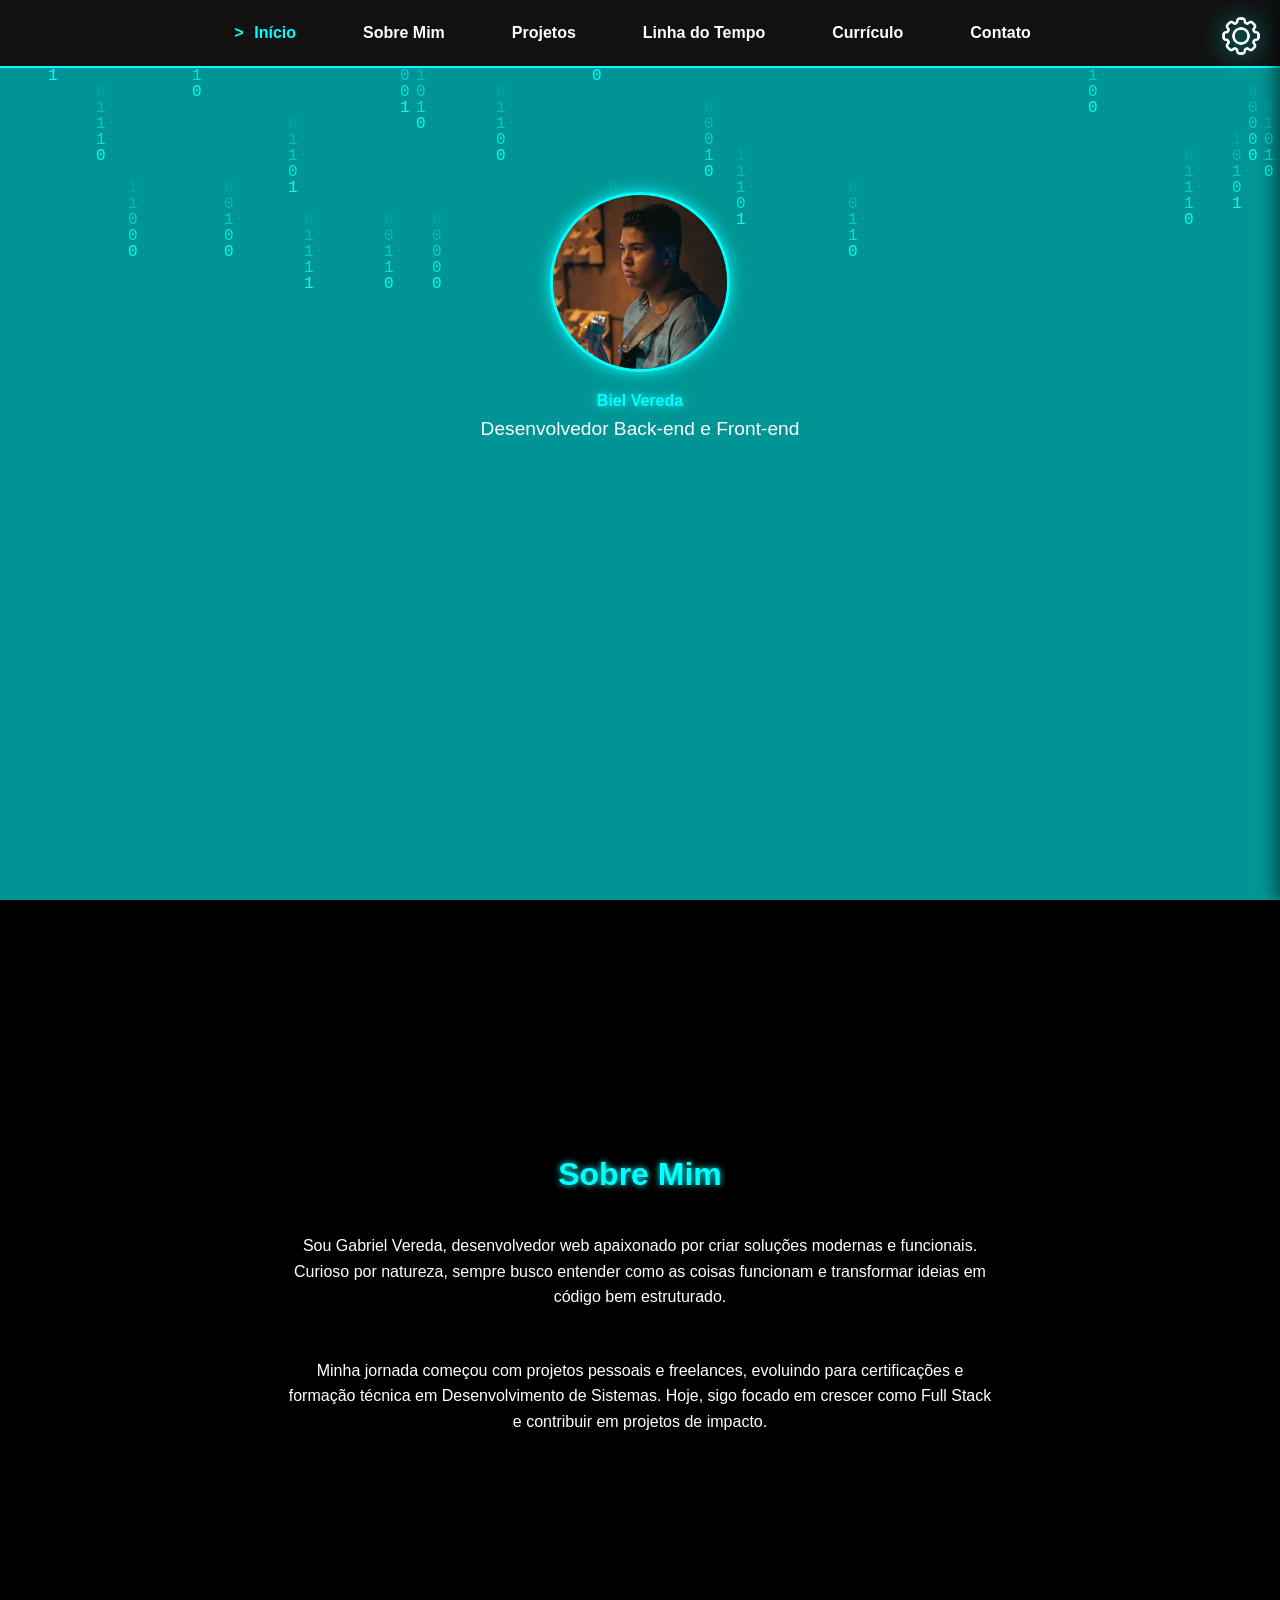
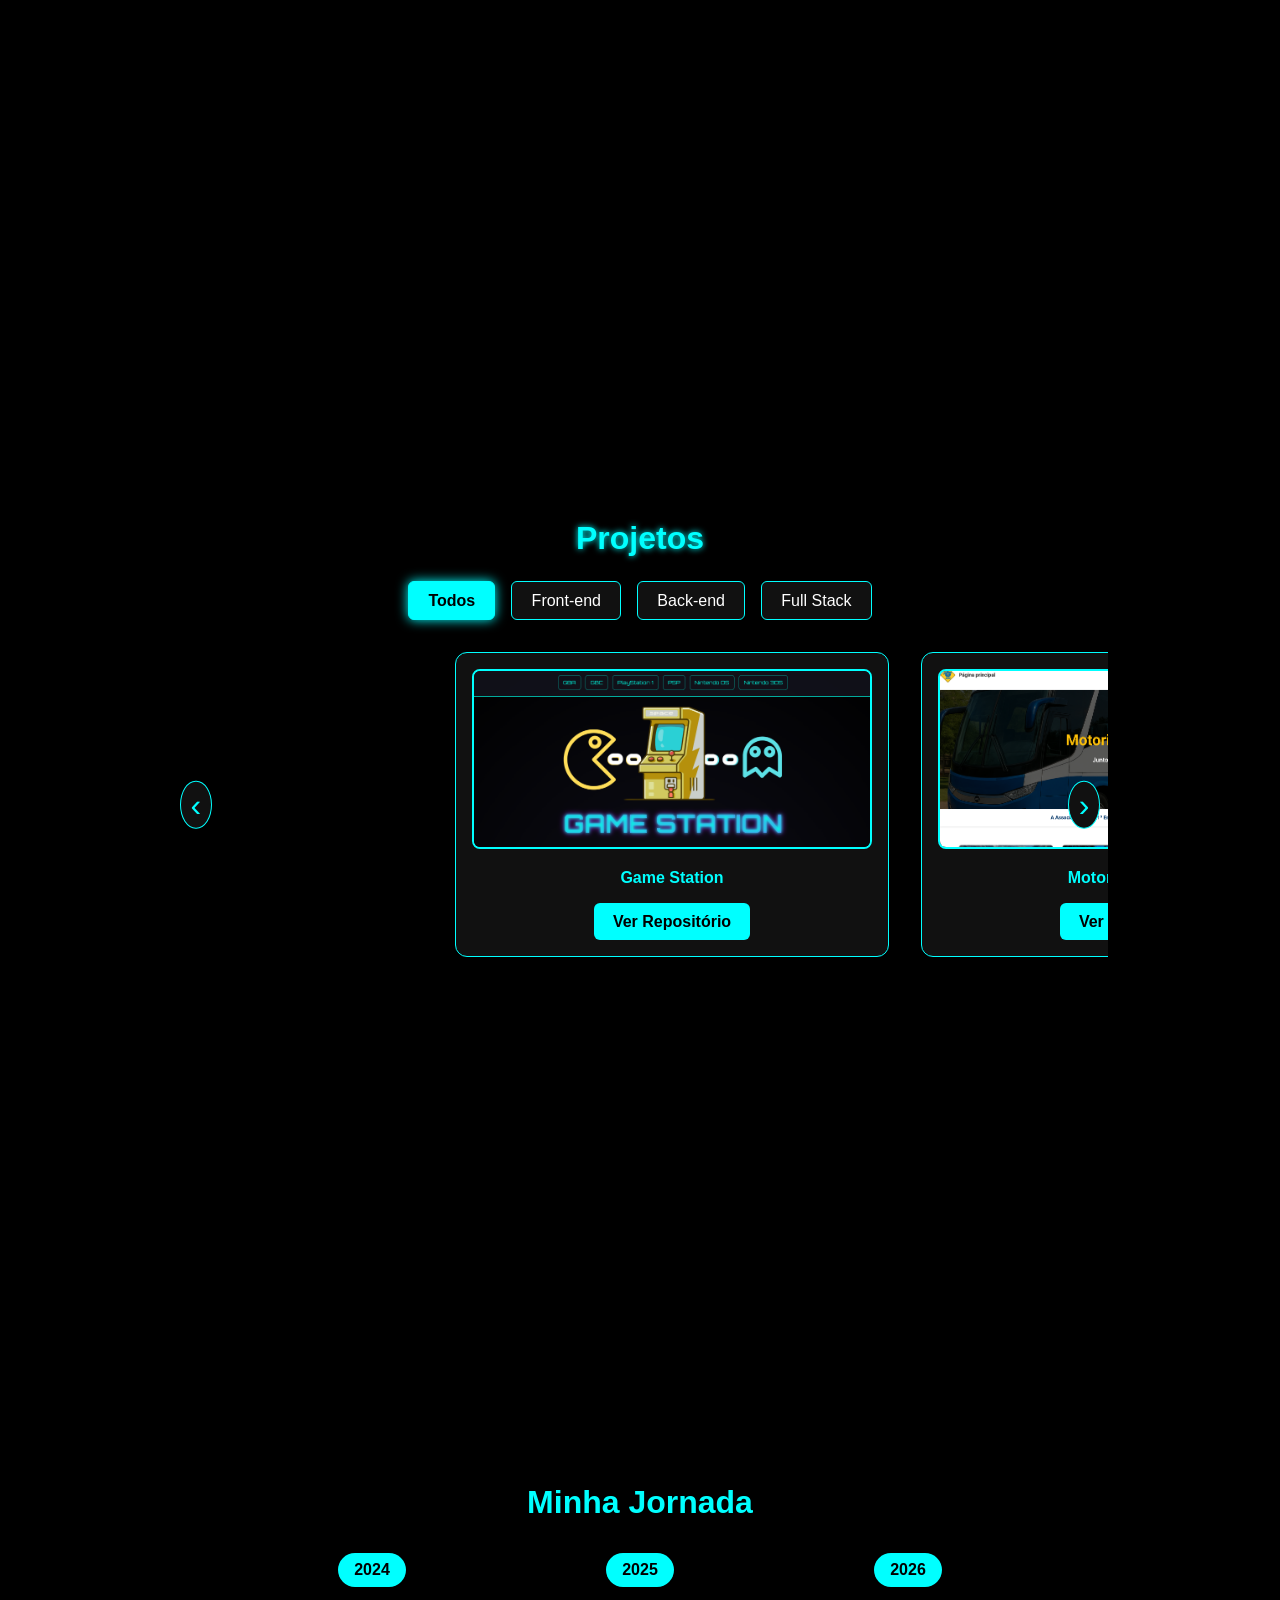
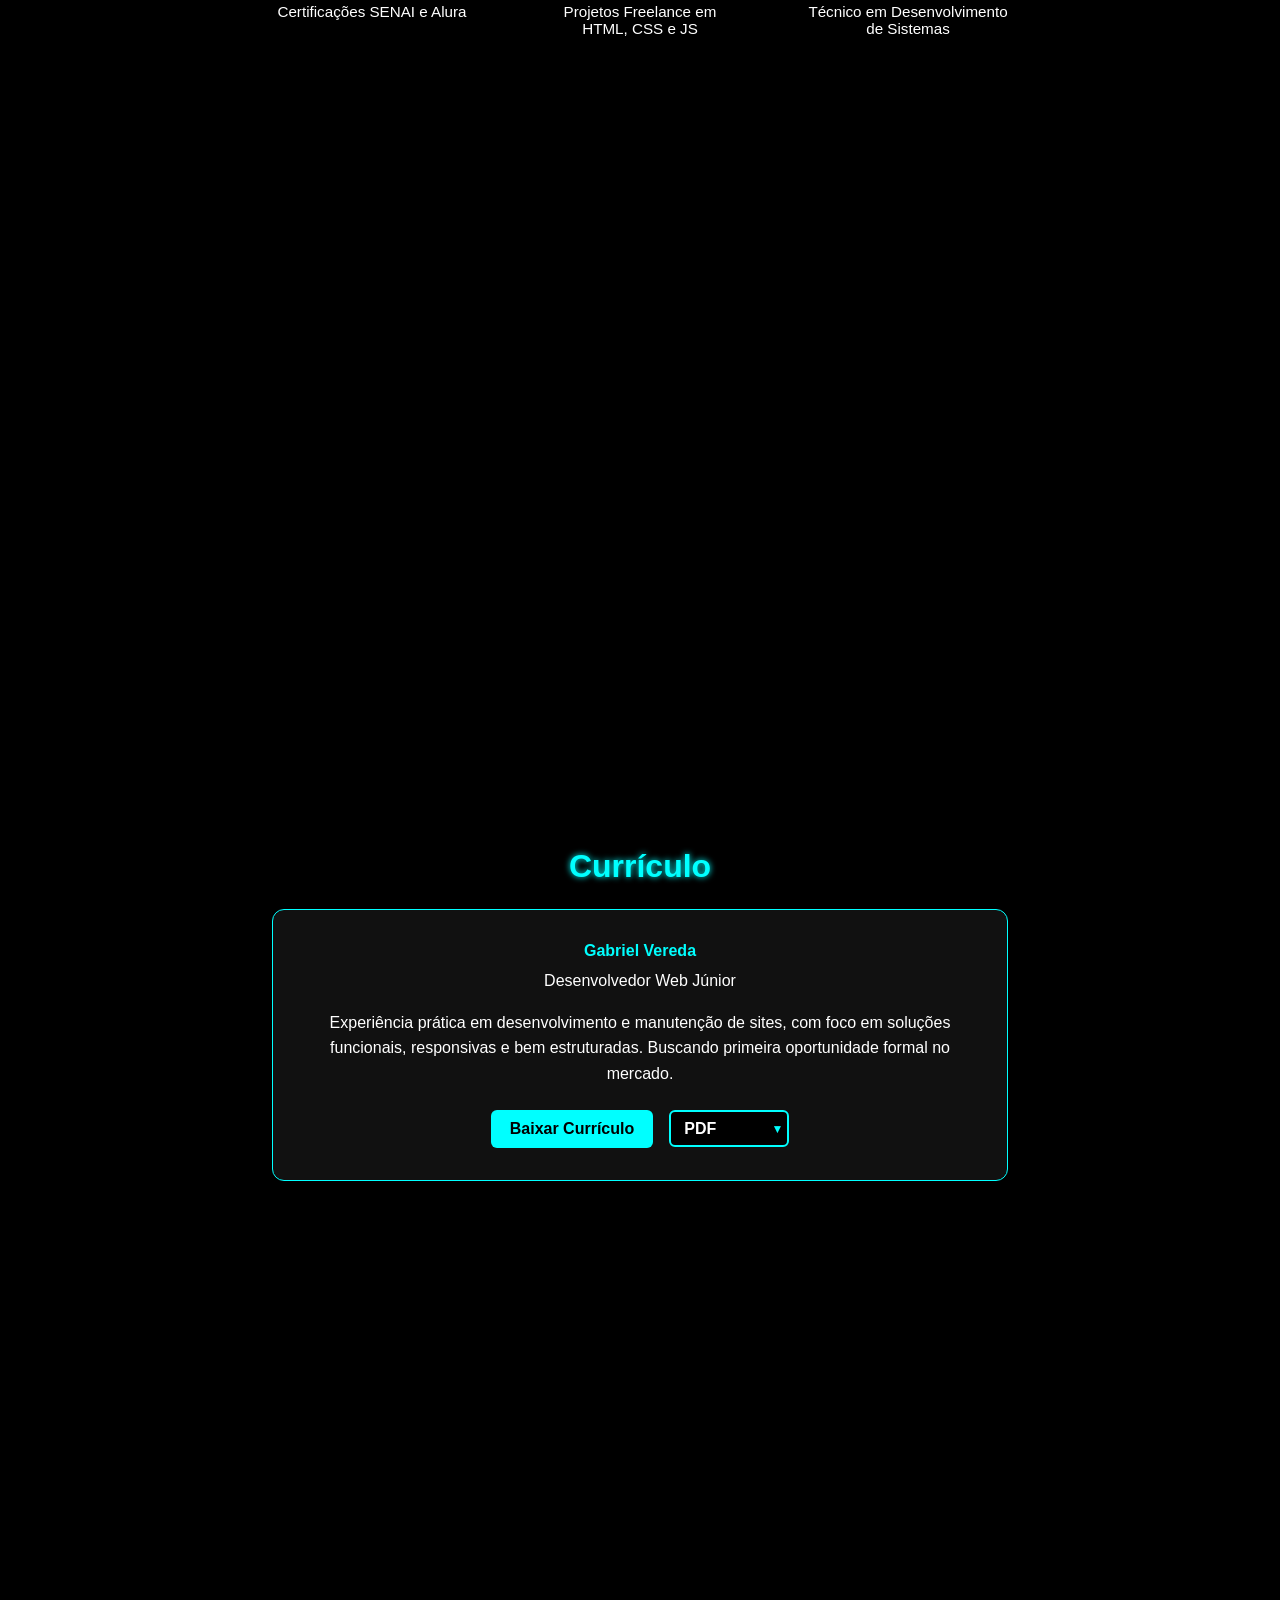
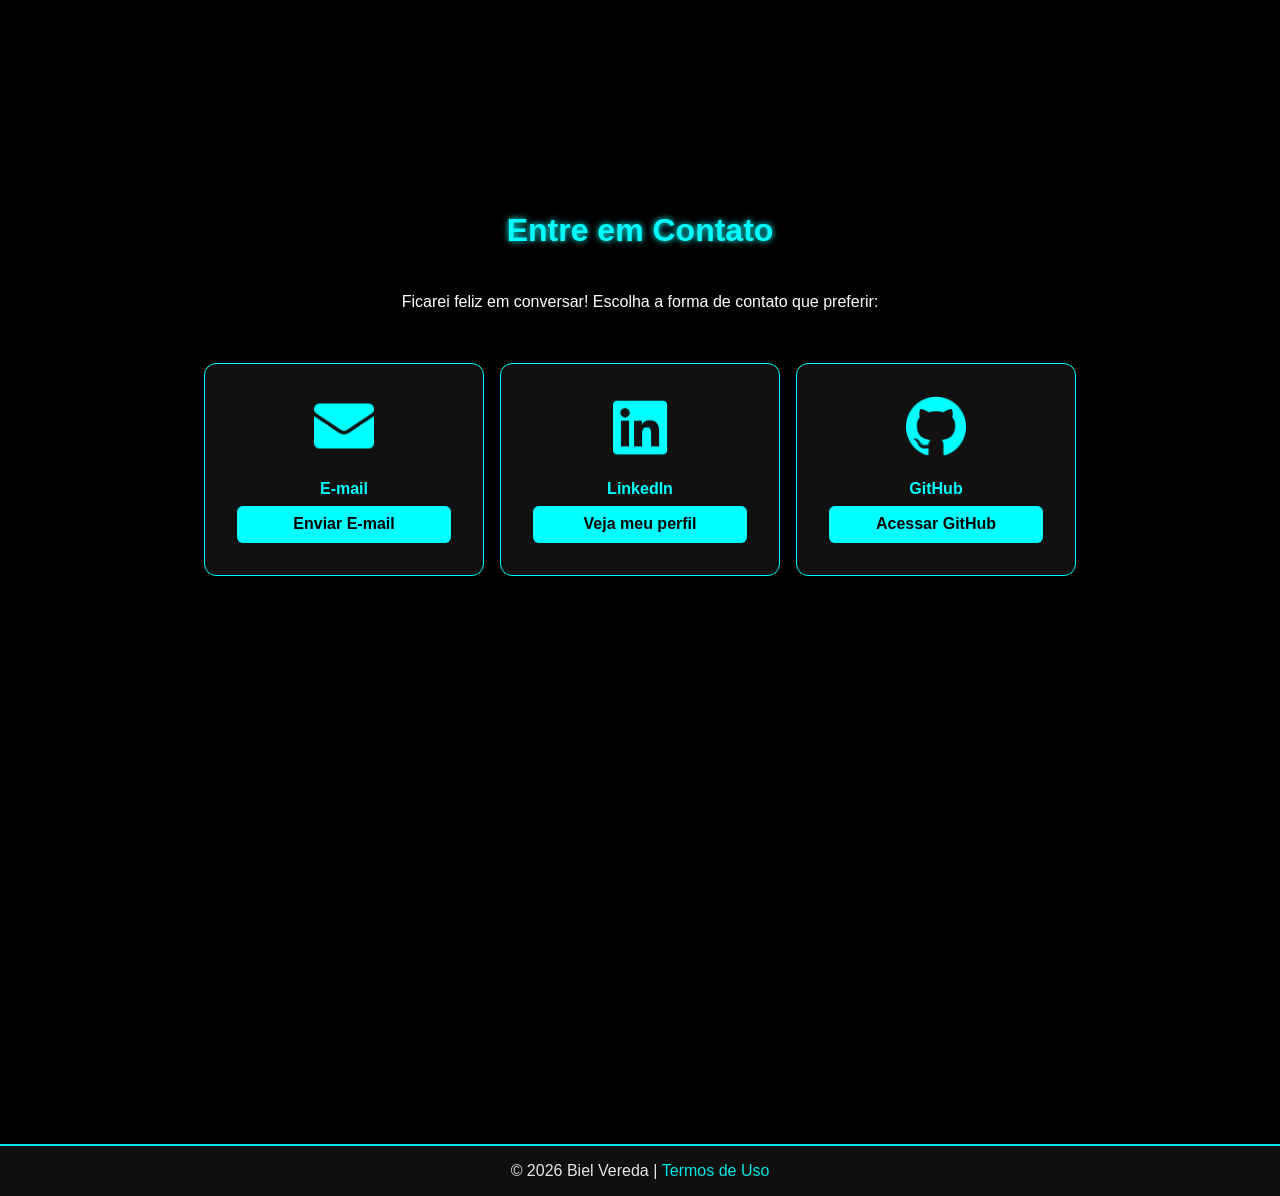
==== commit 77ddc08b: "refactor: - Add the projects for caroussel. - Add the new Js's in project  - Add new lenguages for p" ====
--- a/index.html
+++ b/index.html
@@ -6,6 +6,8 @@
   <meta name="viewport" content="width=device-width, initial-scale=1.0" />
   <title data-i18n="site.title">Biel Vereda | Portfolio</title>
   <link rel="stylesheet" href="./styles/main.css" />
+
+  <link rel="icon" type="image/png" href="./assets/images/logo.png" />
 </head>
 
 <body>
@@ -15,13 +17,14 @@
   <header class="navbar">
     <nav>
       <ul class="nav-links">
-        <li><a href="#home" data-i18n="navbar.home"></a></li>
-        <li><a href="#about" data-i18n="navbar.about"></a></li>
-        <li><a href="#projects" data-i18n="navbar.projects"></a></li>
-        <li><a href="#contact" data-i18n="navbar.contact"></a></li>
+        <li><a href="#home" class="active" data-i18n="navbar.home">Início</a></li>
+        <li><a href="#about" data-i18n="navbar.about">Sobre Mim</a></li>
+        <li><a href="#projects" data-i18n="navbar.projects">Projetos</a></li>
+        <li><a href="#timeline" data-i18n="navbar.timeline">Linha do Tempo</a></li>
+        <li><a href="#resume" data-i18n="navbar.resume">Currículo</a></li>
+        <li><a href="#contact" data-i18n="navbar.contact">Contato</a></li>
       </ul>
     </nav>
-    
     <button id="configBtn" class="config-btn">
       <img src="./assets/icons/settings.png" alt="Settings" />
     </button>
@@ -37,102 +40,272 @@
   <!-- About -->
   <section id="about" class="about">
     <h2 data-i18n="about.title">Sobre Mim</h2>
-
-    <p data-i18n="about.text1">
-      Fala aí! Sou o <strong>Biel Vereda</strong> — o cara que passa mais
-      tempo entre linhas de código do que longe da tela. Curioso por
-      natureza, sempre gostei de entender como as coisas funcionam, e foi
-      assim que acabei me apaixonando pela programação.
+    <p data-i18n="about.description1">
+      Sou <strong>Gabriel Vereda</strong>, desenvolvedor web apaixonado por criar soluções
+      modernas e funcionais. Curioso por natureza, sempre busco entender como as coisas
+      funcionam e transformar ideias em código bem estruturado.
     </p>
-
-    <p data-i18n="about.text2">
-      Hoje eu trabalho com <strong>Front-end</strong> e
-      <strong>Back-end</strong>, criando projetos que vão desde sites
-      simples até sistemas completos. Gosto de deixar tudo com uma pegada
-      moderna, fluida e com um toque pessoal.
+    <p data-i18n="about.description2">
+      Minha jornada começou com projetos pessoais e freelances, evoluindo para certificações
+      e formação técnica em Desenvolvimento de Sistemas. Hoje, sigo focado em crescer como
+      Full Stack e contribuir em projetos de impacto.
     </p>
-
-    <p data-i18n="about.text3">
-      No futuro, quero continuar evoluindo como
-      <strong>Full Stack</strong> e entrar em projetos grandes, onde eu
-      possa aprender ainda mais e mostrar que código bem feito também pode
-      ter estilo.
-    </p>
-  </section>
-
-  <!-- Projects -->
+  </section>
+
+  <!-- Projects com Carrossel -->
   <section id="projects" class="projects">
     <h2 data-i18n="projects.title">Projetos</h2>
-    <div class="project-list">
-      <!-- Project cards -->
+
+    <!-- Filtros -->
+    <div class="filter">
+      <button data-i18n="projects.filters.all" data-filter="all" class="active">Todos</button>
+      <button data-i18n="projects.filters.frontend" data-filter="frontend">Front-end</button>
+      <button data-i18n="projects.filters.backend" data-filter="backend">Back-end</button>
+      <button data-i18n="projects.filters.fullstack" data-filter="fullstack">Full Stack</button>
+    </div>
+
+    <!-- Carrossel -->
+    <div class="carousel">
+      <div class="carousel-track">
+
+        <!-- Cards de Projetos -->
+        <!-- Front-End -->
+        <div class="project-card" data-category="frontend">
+          <img src="./assets/images/projects/game-station.png" alt="Game Station" />
+          <h3 data-i18n="projects.cards.gamestation">Game Station</h3>
+          <a href="https://github.com/BielVereda/Game_Station.git" target="_blank" rel="noopener noreferrer" class="btn"
+            data-i18n="projects.cards.repo">
+            Ver Repositório
+          </a>
+        </div>
+
+        <div class="project-card" data-category="frontend">
+          <img src="./assets/images/projects/brq-rebrainding.png" alt="BRQ Rebrainding" />
+          <h3 data-i18n="projects.cards.brqrebrainding">BRQ Rebrainding</h3>
+          <a href="https://github.com/BielVereda/BRQ_Rebrainding.git" target="_blank" rel="noopener noreferrer"
+            class="btn" data-i18n="projects.cards.repo">
+            Ver Repositório
+          </a>
+        </div>
+
+        <div class="project-card" data-category="frontend">
+          <img src="./assets/images/projects/motoristas_unesp.png" alt="Motoristas UNESP" />
+          <h3 data-i18n="projects.cards.motoristasunesp">Motoristas UNESP</h3>
+          <a href="https://github.com/BielVereda/Motoristas_Unesp.git" target="_blank" rel="noopener noreferrer"
+            class="btn" data-i18n="projects.cards.repo">
+            Ver Repositório
+          </a>
+        </div>
+
+        <div class="project-card" data-category="frontend">
+          <img src="./assets/images/projects/safe-speak.png" alt="Safe Speak" />
+          <h3 data-i18n="projects.cards.safespeak">Safe Speak</h3>
+          <a href="https://github.com/BielVereda/Site_Denuncia.git" target="_blank" rel="noopener noreferrer"
+            class="btn" data-i18n="projects.cards.repo">
+            Ver Repositório
+          </a>
+        </div>
+
+        <div class="project-card" data-category="frontend">
+          <img src="./assets/images/projects/datacenter-senai.png" alt="Data Center SENAI" />
+          <h3 data-i18n="projects.cards.datacentersenai">Data Center SENAI</h3>
+          <a href="https://github.com/BielVereda/DataCenter_SENAI.git" target="_blank" rel="noopener noreferrer"
+            class="btn" data-i18n="projects.cards.repo">
+            Ver Repositório
+          </a>
+        </div>
+
+        <div class="project-card" data-category="frontend">
+          <img src="./assets/images/projects/midnight-club.png" alt="Midnight Club" />
+          <h3 data-i18n="projects.cards.midnightclub">Midnight Club</h3>
+          <a href="https://github.com/BielVereda/midnight_club.git" target="_blank" rel="noopener noreferrer"
+            class="btn" data-i18n="projects.cards.repo">
+            Ver Repositório
+          </a>
+        </div>
+
+        <!-- Back-End -->
+        <div class="project-card" data-category="backend">
+          <img src="./assets/images/projects/ecommerce-api.png" alt="E-commerce API + Security" />
+          <h3 data-i18n="projects.cards.ecommerceapisecurity">E-commerce API + Security</h3>
+          <a href="https://github.com/BielVereda/E-Commerce_Security.git" target="_blank" class="btn"
+            data-i18n="projects.cards.repo">
+            Ver Repositório
+          </a>
+        </div>
+
+        <div class="project-card" data-category="backend">
+          <img src="./assets/images/projects/legend.png" alt="Legend Py" />
+          <h3 data-i18n="projects.cards.legend">Legend Py</h3>
+          <a href="https://github.com/BielVereda/Legend.git" target="_blank" class="btn"
+            data-i18n="projects.cards.repo">
+            Ver Repositório
+          </a>
+        </div>
+
+        <div class="project-card" data-category="backend">
+          <img src="./assets/images/projects/spaceship-game.png" alt="Spaceship Game" />
+          <h3 data-i18n="projects.cards.spaceship">Spaceship Game</h3>
+          <a href="https://github.com/BielVereda/Spaceship_Game.git" target="_blank" class="btn"
+            data-i18n="projects.cards.repo">
+            Ver Repositório
+          </a>
+        </div>
+
+        <div class="project-card" data-category="backend">
+          <img src="./assets/images/projects/bibioteca-api.png" alt="Biblioteca API" />
+          <h3 data-i18n="projects.cards.bibiotecaapi">Biblioteca API</h3>
+          <a href="https://github.com/BielVereda/Biblioteca_BeckEnd.git" target="_blank" class="btn"
+            data-i18n="projects.cards.repo">
+            Ver Repositório
+          </a>
+        </div>
+
+        <!-- Full Stack -->
+        <div class="project-card" data-category="fullstack">
+          <img src="./assets/images/projects/naruto-api.png" alt="Naruto API" />
+          <h3 data-i18n="projects.cards.narutoapi">Naruto API</h3>
+          <a href="https://github.com/BielVereda/Consuming_API_Naruto.git" target="_blank" class="btn"
+            data-i18n="projects.cards.repo">
+            Ver Repositório
+          </a>
+        </div>
+      </div>
+
+      <!-- Controles -->
+      <button class="carousel-btn prev" data-i18n="projects.controls.prev">‹</button>
+      <button class="carousel-btn next" data-i18n="projects.controls.next">›</button>
+    </div>
+  </section>
+
+  <!-- Timeline (gráfico) -->
+  <!-- Timeline (gráfico) -->
+  <section id="timeline" class="timeline">
+    <h2 data-i18n="timeline.title">Minha Jornada</h2>
+    <div class="progress-bar">
+      <div class="milestone">
+        <span class="year">2024</span>
+        <p data-i18n="timeline.steps.2024">Certificações SENAI e Alura</p>
+      </div>
+      <div class="milestone">
+        <span class="year">2025</span>
+        <p data-i18n="timeline.steps.2025">Projetos Freelance em HTML, CSS e JS</p>
+      </div>
+      <div class="milestone">
+        <span class="year">2026</span>
+        <p data-i18n="timeline.steps.2026">Técnico em Desenvolvimento de Sistemas</p>
+      </div>
+    </div>
+  </section>
+
+
+  <!-- Resume -->
+  <section id="resume" class="resume">
+    <h2 data-i18n="resume.title">Currículo</h2>
+    <div class="resume-content">
+      <h3 data-i18n="resume.name">Gabriel Vereda</h3>
+      <p data-i18n="resume.role">Desenvolvedor Web Júnior</p>
+      <p data-i18n="resume.description">
+        Experiência prática em desenvolvimento e manutenção de sites, com foco em
+        soluções funcionais, responsivas e bem estruturadas. Buscando primeira
+        oportunidade formal no mercado.
+      </p>
+
+      <div class="resume-actions">
+        <a id="resumeDownload" href="./assets/docs/Curriculum_BielVereda.pdf" target="_blank" class="btn"
+          data-i18n="resume.download">
+          Baixar Currículo
+        </a>
+
+        <div class="dropdown-wrapper">
+          <select id="resumeFormat" class="dropdown-select">
+            <option value="pdf" class="dropdown-option" selected>PDF</option>
+            <option value="jpg" class="dropdown-option">JPG</option>
+            <option value="png" class="dropdown-option">PNG</option>
+          </select>
+        </div>
+
+      </div>
     </div>
   </section>
 
   <!-- Contact -->
-  <!-- ===== CONTATO ===== -->
   <section id="contact" class="contact">
     <div class="container text-center">
       <h2 data-i18n="contact.title">Entre em Contato</h2>
       <p data-i18n="contact.text">
         Ficarei feliz em conversar! Escolha a forma de contato que preferir:
       </p>
-
       <div class="cards-group">
         <div class="contact-card">
           <div class="contact-icon icon-email"></div>
-          <h5>Email</h5>
-          <a href="mailto:gabrielsantosvereda@gmail.com" class="btn">Enviar Email</a>
-        </div>
-
+          <h5 data-i18n="contact.email.title">Email</h5>
+          <a href="mailto:gabrielsantosvereda@gmail.com" class="btn" data-i18n="contact.email.button">Enviar Email</a>
+        </div>
         <div class="contact-card">
           <div class="contact-icon icon-linkedin"></div>
-          <h5>Linkedin</h5>
-          <a href="https://www.linkedin.com/in/gabriel-vereda" target="_blank" rel="noopener noreferrer" class="btn">
+          <h5 data-i18n="contact.linkedin.title">Linkedin</h5>
+          <a href="https://www.linkedin.com/in/gabriel-vereda" target="_blank" rel="noopener noreferrer" class="btn"
+            data-i18n="contact.linkedin.button">
             Veja meu perfil
           </a>
         </div>
-
         <div class="contact-card">
           <div class="contact-icon icon-github"></div>
-          <h5>GitHub</h5>
-          <a href="https://github.com/BielVereda" target="_blank" class="btn">Acessar GitHub</a>
-        </div>
-      </div>
-
-    </div>
+          <h5 data-i18n="contact.github.title">GitHub</h5>
+          <a href="https://github.com/BielVereda" target="_blank" class="btn" data-i18n="contact.github.button">Acessar
+            GitHub</a>
+        </div>
+      </div>
     </div>
   </section>
 
   <!-- Footer -->
   <footer>
-    <p>© 2026 Biel Vereda</p>
+    <p>
+      © 2026 Biel Vereda |
+      <a href="terms_of_use.html" class="terms-link">Termos de Uso</a>
+    </p>
   </footer>
 
   <!-- Settings Panel -->
   <div class="settings-panel">
-    <h3 data-i18n="settings.title">Settings</h3>
-    <label for="langSwitcher" data-i18n="settings.language">Language:</label>
-    <select id="langSwitcher">
+    <h3 data-i18n="settings.title">Configurações</h3>
+    <label for="langSwitcher" data-i18n="settings.language">Idioma:</label>
+    <select id="langSwitcher" class="dropdown-select">
       <option value="pt-br">Português (Brasil)</option>
       <option value="pt-pt">Português (Portugal)</option>
       <option value="en">English</option>
       <option value="es">Español</option>
       <option value="fr">Français</option>
-      <option value="zh">中文</option>
+      <option value="de">Deutsch</option>
+      <option value="it">Italiano</option>
+      <option value="zh-cn">中文 (简体)</option>
+      <option value="ja">日本語</option>
+      <option value="ar">العربية</option>
+      <option value="ru">Русский</option>
+      <option value="hi">हिन्दी</option>
     </select>
 
-    <label for="colorPicker" data-i18n="settings.color">Primary Color:</label>
+    <label for="colorPicker" data-i18n="settings.color">Cor Primária:</label>
     <input type="color" id="colorPicker" />
 
-    <label for="fontSize" data-i18n="settings.font">Font Size:</label>
+    <label for="fontSize" data-i18n="settings.font">Tamanho da Fonte:</label>
     <input type="range" id="fontSize" min="12" max="24" />
+
+    <div class="secret-code-wrapper">
+      <label for="secretCode">Código Secreto</label>
+      <input type="text" id="secretCode" placeholder="Digite aqui..." />
+    </div>
+
   </div>
 
+  <!-- Scripts -->
   <script src="./scripts/menu.js"></script>
   <script src="./scripts/theme.js"></script>
   <script src="./scripts/animations.js"></script>
-  <script src="./scripts/matrix.js"></script>
-  <script src="./scripts/tese.js"></script>
+  <script src="./scripts/active.js"></script>
+  <script src="./scripts/secrets.js"></script>
 </body>
 
 </html>
--- a/styles/main.css
+++ b/styles/main.css
@@ -1,3 +1,4 @@
+/* Variáveis CSS */
 :root {
     --primary-color: #00ffff;
     --secondary-color: #111;
@@ -5,6 +6,7 @@
     --font-size: 16px;
 }
 
+/* Reset */
 * {
     margin: 0;
     font-family: Arial, sans-serif;
@@ -15,9 +17,19 @@
     box-sizing: border-box;
 }
 
+section {
+    min-height: 100vh;
+    padding: 2rem 2rem;
+    scroll-margin-top: 150px;
+}
+
 body {
     height: 100vh;
     background: #000;
+}
+
+html {
+    scroll-behavior: smooth;
 }
 
 /* Navbar */
@@ -35,7 +47,78 @@
     z-index: 2000;
 }
 
-/* Botão de Configuração */
+.nav-links {
+    list-style: none;
+    display: flex;
+    gap: 2rem;
+    justify-content: center;
+    margin: 0;
+    padding: 0;
+}
+
+.nav-links a {
+    position: relative;
+    color: var(--text-color);
+    text-decoration: none;
+    font-weight: bold;
+    transition: color 0.3s ease;
+    padding-left: 20px;
+    padding-right: 15px;
+}
+
+/* === Estado ativo === */
+.nav-links a.active {
+    color: var(--primary-color);
+}
+
+/* === Seta fixa no ativo === */
+.nav-links a.active::before {
+    content: ">";
+    position: absolute;
+    left: 0;
+    color: var(--primary-color);
+    font-weight: bold;
+}
+
+/* === Se o ativo estiver com a classe hide-arrow, a seta some === */
+.nav-links a.active.hide-arrow::before {
+    content: "";
+}
+
+/* === Hover em qualquer item: seta + underline piscando === */
+.nav-links a:hover::before {
+    content: ">";
+    position: absolute;
+    left: 0;
+    color: var(--primary-color);
+    font-weight: bold;
+}
+
+.nav-links a:hover::after {
+    content: "_";
+    position: absolute;
+    right: 0;
+    color: var(--primary-color);
+    font-weight: bold;
+    animation: blink 1.5s infinite;
+}
+
+/* === Animação de piscar === */
+@keyframes blink {
+
+    0%,
+    50%,
+    100% {
+        opacity: 1;
+    }
+
+    25%,
+    75% {
+        opacity: 0;
+    }
+}
+
+/* === Botão de Configuração === */
 .config-btn {
     position: fixed;
     cursor: pointer;
@@ -43,7 +126,7 @@
     top: 15px;
     right: 1%;
     z-index: 3001;
-    transform: translateZ(100px)
+    transform: translateZ(100px);
 }
 
 .config-btn::before {
@@ -71,26 +154,6 @@
     height: 40px;
 }
 
-.nav-links {
-    list-style: none;
-    display: flex;
-    gap: 2rem;
-    justify-content: center;
-    margin: 0;
-    padding: 0;
-}
-
-.nav-links a {
-    color: var(--text-color);
-    text-decoration: none;
-    font-weight: bold;
-    transition: color 0.3s ease;
-}
-
-.nav-links a:hover {
-    color: var(--primary-color);
-}
-
 /* Hero */
 .hero {
     margin-top: 10rem;
@@ -125,6 +188,7 @@
 }
 
 .about h2 {
+    font-size: 2rem;
     color: var(--primary-color);
     margin-bottom: 1.5rem;
     text-shadow: 0 0 6px var(--primary-color);
@@ -144,6 +208,7 @@
 }
 
 .projects h2 {
+    font-size: 2rem;
     color: var(--primary-color);
     margin-bottom: 1.5rem;
     text-shadow: 0 0 6px var(--primary-color);
@@ -169,6 +234,7 @@
 }
 
 .contact h2 {
+    font-size: 2rem;
     color: var(--primary-color);
     margin-bottom: 1.5rem;
     text-shadow: 0 0 6px var(--primary-color);
@@ -225,8 +291,10 @@
     gap: 1em;
 }
 
-/* Blocos pretos atrás dos textos */
-.about p, .projects p, .contact p {
+/* === Blocos pretos atrás dos textos === */
+.about p,
+.projects p,
+.contact p {
     background: rgba(0, 0, 0, 0.8);
     padding: 1rem;
     border-radius: 8px;
@@ -287,8 +355,44 @@
     text-align: center;
     padding: 1rem;
     border-top: 2px solid var(--primary-color);
+    background: var(--secondary-color);
     margin-top: 4rem;
     color: var(--text-color);
+    opacity: 0.9;
+    position: relative;
+    z-index: 10;
+}
+
+footer>p {
+    opacity: 1;
+    margin: 0;
+}
+
+footer .terms-link {
+    color: var(--primary-color);
+    text-decoration: none;
+    position: relative;
+    display: inline-block;
+    cursor: pointer;
+    z-index: 20;
+}
+
+footer .terms-link::after {
+    content: "";
+    position: absolute;
+    left: 0;
+    bottom: -3px;
+    width: 100%;
+    height: 2px;
+    background: var(--primary-color);
+    transform: scaleX(0);
+    transform-origin: left;
+    transition: transform 0.3s ease;
+    pointer-events: none;
+}
+
+footer .terms-link:hover::after {
+    transform: scaleX(1);
 }
 
 /* Settings Panel */
@@ -307,7 +411,6 @@
     transform: translateX(100%);
 }
 
-/* quando ativo */
 .settings-panel.active {
     transform: translateX(0);
 }
@@ -326,7 +429,9 @@
     color: var(--text-color);
 }
 
-.settings-panel select, .settings-panel input[type="color"], .settings-panel input[type="range"] {
+.settings-panel select,
+.settings-panel input[type="color"],
+.settings-panel input[type="range"] {
     width: 100%;
     padding: 0.5rem;
     border: 1px solid var(--primary-color);
@@ -379,14 +484,639 @@
     box-shadow: 0 0 12px var(--primary-color);
 }
 
-/* Canvas Matrix */
+/* Matrix Background*/
 #matrix {
     position: fixed;
     top: 0;
     left: 0;
     width: 100%;
     height: 100%;
-    background: #0d0d0d;
+    background: var(--primary-color);
+    /* usa a variável */
     z-index: -9999;
     pointer-events: none;
+    transition: background 0.5s ease;
+    /* transição suave */
+}
+
+/* Projects - Filtro */
+.filter {
+    display: flex;
+    justify-content: center;
+    gap: 1rem;
+    margin-bottom: 2rem;
+}
+
+.filter button {
+    background: var(--secondary-color);
+    border: 1px solid var(--primary-color);
+    color: var(--text-color);
+    padding: 0.6rem 1.2rem;
+    border-radius: 6px;
+    cursor: pointer;
+    transition: box-shadow 0.3s ease, color 0.3s ease;
+}
+
+.filter button:hover {
+    box-shadow: 0 0 12px var(--primary-color);
+    color: var(--primary-color);
+}
+
+.filter button.active {
+    background: var(--primary-color);
+    color: #000;
+    font-weight: bold;
+    box-shadow: 0 0 12px var(--primary-color);
+}
+
+/* Carrossel */
+.carousel {
+    position: relative;
+    overflow: hidden;
+    max-width: 1000px;
+    margin: 1rem auto;
+}
+
+.carousel-track {
+    display: flex;
+    transition: transform 0.5s ease;
+    /* garante que os itens não fiquem cortados */
+    padding: 0 2em; /* espaço interno em vez de margin nos cards */
+    box-sizing: border-box;
+}
+
+/* Cards */
+.project-card {
+    background: var(--secondary-color);
+    border: 1px solid var(--primary-color);
+    border-radius: 12px;
+    padding: 1rem;
+    min-width: 280px;
+    text-align: center;
+    flex-shrink: 0;
+    box-shadow: 0 0 12px rgba(0, 0, 0, 0.8);
+    margin: 0 1em; /* margem menor, não corta no final */
+}
+
+/* Imagens padronizadas */
+.project-card img {
+    width: 400px;
+    height: 180px;
+    object-fit: cover;
+    border-radius: 8px;
+    margin-bottom: 1rem;
+    border: 2px solid var(--primary-color);
+}
+
+.project-card h3 {
+    color: var(--primary-color);
+    margin-bottom: 1rem;
+}
+
+.project-card .btn {
+    background: var(--primary-color);
+    color: #000;
+    font-weight: bold;
+    border-radius: 6px;
+    padding: 0.6rem 1.2rem;
+    text-decoration: none;
+    display: inline-block;
+    transition: box-shadow 0.3s ease;
+}
+
+.project-card .btn:hover {
+    box-shadow: 0 0 12px var(--primary-color);
+}
+
+/* Botões do carrossel */
+.carousel-btn {
+    position: absolute;
+    top: 50%;
+    transform: translateY(-50%);
+    background: var(--secondary-color);
+    border: 1px solid var(--primary-color);
+    color: var(--primary-color);
+    font-size: 2rem;
+    padding: 0.3rem 0.6rem;
+    cursor: pointer;
+    border-radius: 50%;
+    transition: box-shadow 0.3s ease;
+}
+
+.carousel-btn:hover {
+    box-shadow: 0 0 12px var(--primary-color);
+}
+
+.carousel-btn.prev {
+    left: 0.5rem;
+}
+
+.carousel-btn.next {
+    right: 0.5rem;
+}
+
+/* Timeline estilo gráfico */
+.timeline {
+    text-align: center;
+    margin: 4rem auto;
+    max-width: 900px;
+    color: var(--text-color);
+}
+
+.timeline h2 {
+    margin-bottom: 2rem;
+    color: var(--primary-color);
+    font-size: 2rem;
+}
+
+.progress-bar {
+    display: flex;
+    justify-content: space-between;
+    align-items: flex-start;
+    position: relative;
+    margin: 2rem 0;
+    padding: 0 1rem;
+}
+
+.progress-bar::before {
+    content: "";
+    position: absolute;
+    top: 30px;
+    left: 0;
+    width: 0;
+    height: 6px;
+    background: var(--primary-color);
+    opacity: 0.4;
+    transition: width 2s ease;
+}
+
+.timeline.visible .progress-bar::before {
+    width: 100%;
+}
+
+.milestone {
+    position: relative;
+    text-align: center;
+    flex: 1;
+}
+
+.milestone .year {
+    display: inline-block;
+    background: var(--primary-color);
+    color: #000000;
+    padding: 0.5rem 1rem;
+    border-radius: 20px;
+    font-weight: bold;
+    position: relative;
+    z-index: 1;
+}
+
+.milestone p {
+    margin-top: 1rem;
+    font-size: 0.95rem;
+    max-width: 200px;
+    margin-left: auto;
+    margin-right: auto;
+}
+
+/* === Efeito de destaque === */
+.milestone .year:hover {
+    background: var(--secondary-color);
+    color: var(--primary-color);
+    box-shadow: 0 0 10px var(--primary-color);
+    transition: all 0.3s ease;
+}
+
+/* Resume */
+.resume {
+    max-width: 800px;
+    margin: 4rem auto;
+    padding: 2rem;
+    text-align: center;
+}
+
+.resume h2 {
+    font-size: 2rem;
+    color: var(--primary-color);
+    margin-bottom: 1.5rem;
+    text-shadow: 0 0 6px var(--primary-color);
+}
+
+.resume-content {
+    background: var(--secondary-color);
+    border: 1px solid var(--primary-color);
+    border-radius: 12px;
+    padding: 2rem;
+    box-shadow: 0 0 12px rgba(0, 0, 0, 0.8);
+}
+
+.resume-content h3 {
+    color: var(--primary-color);
+    margin-bottom: 0.5rem;
+}
+
+.resume-content p {
+    margin-bottom: 1rem;
+    line-height: 1.6;
+}
+
+.resume-actions {
+    display: flex;
+    justify-content: center;
+    gap: 1rem;
+    margin-top: 1.5rem;
+}
+
+/* Dropdown */
+/* === Wrapper para o select === */
+.dropdown-wrapper {
+    position: relative;
+    display: inline-block;
+    width: 120px;
+}
+
+/* === Select estilizado === */
+.dropdown-select {
+    width: 100%;
+    background-color: #000;
+    color: var(--text-color);
+    border: 2px solid var(--primary-color);
+    padding: 0.5rem 1.5rem 0.5rem 0.8rem;
+    font-weight: bold;
+    cursor: pointer;
+    appearance: none;
+    -webkit-appearance: none;
+    -moz-appearance: none;
+    border-radius: 6px;
+}
+
+/* === Opções === */
+.dropdown-option {
+    background-color: #000;
+    color: var(--text-color);
+}
+
+.dropdown-option:checked,
+.dropdown-option:focus,
+.dropdown-option:active {
+    background-color: #000;
+    color: var(--primary-color);
+}
+
+/* === Seta personalizada === */
+.dropdown-wrapper::after {
+    content: "▼";
+    position: absolute;
+    right: 6px;
+    top: 50%;
+    transform: translateY(-50%);
+    pointer-events: none;
+    color: var(--primary-color);
+    font-size: 0.75rem;
+}
+
+/* === Botão do currículo === */
+.resume-content .btn {
+    background: var(--primary-color);
+    color: #000;
+    font-weight: bold;
+    border-radius: 6px;
+    padding: 0.6rem 1.2rem;
+    text-decoration: none;
+    display: inline-block;
+    transition: box-shadow 0.3s ease;
+}
+
+.resume-content .btn:hover {
+    box-shadow: 0 0 12px var(--primary-color);
+}
+
+/* ============================= */
+/* Responsividade - @media queries */
+/* ============================= */
+
+/* Smartphones pequenos (até 480px) */
+@media (max-width: 480px) {
+    .nav-links {
+        flex-direction: column;
+        gap: 1rem;
+    }
+
+    .hero img {
+        width: 120px;
+        height: 120px;
+    }
+
+    .project-card {
+        min-width: 240px;
+        margin: 0 1em;
+    }
+
+    .project-card img {
+        height: 140px;
+    }
+
+    .contact-card {
+        width: 100%;
+    }
+
+    .settings-panel {
+        width: 100%;
+    }
+}
+
+/* Smartphones médios e tablets pequenos (481px a 768px) */
+@media (max-width: 768px) {
+    .nav-links {
+        flex-wrap: wrap;
+        gap: 1rem;
+    }
+
+    .hero {
+        margin-top: 6rem;
+    }
+
+    .projects,
+    .about,
+    .resume,
+    .contact {
+        padding: 1rem;
+    }
+
+    .project-card {
+        min-width: 260px;
+        margin: 0 1em;
+    }
+
+    .project-card img {
+        height: 160px;
+    }
+
+    .contact-grid {
+        flex-direction: column;
+        align-items: center;
+    }
+}
+
+/* Tablets grandes e notebooks pequenos (769px a 1024px) */
+@media (max-width: 1024px) {
+    .nav-links {
+        gap: 1.2rem;
+    }
+
+    .carousel {
+        max-width: 90%;
+    }
+
+    .project-card {
+        min-width: 280px;
+    }
+
+    .contact-grid {
+        gap: 1.5rem;
+    }
+}
+
+/* Monitores grandes (acima de 1440px) */
+@media (min-width: 1440px) {
+
+    .projects,
+    .about,
+    .resume,
+    .contact,
+    .timeline {
+        max-width: 1200px;
+    }
+
+    .project-card img {
+        height: 220px;
+    }
+}
+
+/* ============================= */
+/* Compatibilidade e Fallbacks   */
+/* ============================= */
+
+/* Scroll suave - fallback */
+html {
+    scroll-behavior: smooth;
+}
+
+@supports not (scroll-behavior: smooth) {
+    html {
+        /* navegadores antigos não suportam scroll-behavior */
+        /* aqui poderia entrar um JS polyfill se necessário */
+    }
+}
+
+/* Aparência customizada de inputs e selects */
+.dropdown-select,
+.settings-panel select,
+.settings-panel input[type="color"],
+.settings-panel input[type="range"] {
+    -webkit-appearance: none;
+    -moz-appearance: none;
+    appearance: none;
+}
+
+/* Compatibilidade para slider (range input) */
+#fontSize::-webkit-slider-thumb {
+    -webkit-appearance: none;
+}
+
+#fontSize::-moz-range-thumb {
+    -moz-appearance: none;
+}
+
+#fontSize::-ms-thumb {
+    appearance: none;
+}
+
+/* Fallback para mask-image em navegadores sem suporte */
+.icon-email,
+.icon-linkedin,
+.icon-github {
+    background-repeat: no-repeat;
+    background-position: center;
+    background-size: contain;
+}
+
+@supports not (mask-image: url("")) {
+    .icon-email {
+        background-image: url('./../assets/icons/email.png');
+    }
+
+    .icon-linkedin {
+        background-image: url('./../assets/icons/linkedin.png');
+    }
+
+    .icon-github {
+        background-image: url('./../assets/icons/github.png');
+    }
+}
+
+/* Compatibilidade para blur em config-btn */
+.config-btn::before {
+    -webkit-filter: blur(15px);
+    filter: blur(15px);
+}
+
+/* Compatibilidade para animações */
+@-webkit-keyframes blink {
+
+    0%,
+    50%,
+    100% {
+        opacity: 1;
+    }
+
+    25%,
+    75% {
+        opacity: 0;
+    }
+}
+
+@keyframes blink {
+
+    0%,
+    50%,
+    100% {
+        opacity: 1;
+    }
+
+    25%,
+    75% {
+        opacity: 0;
+    }
+}
+
+/* Easter-Eggs */
+.secret-code-wrapper {
+    margin-top: 2rem;
+}
+
+.secret-code-wrapper label {
+    color: var(--text-color);
+    font-weight: bold;
+    margin-bottom: 0.5rem;
+    display: block;
+}
+
+.secret-code-wrapper input {
+    width: 100%;
+    padding: 0.6rem;
+    border: 2px solid var(--primary-color);
+    border-radius: 6px;
+    background: #000;
+    color: var(--text-color);
+    font-weight: bold;
+}
+
+/* Arco-íris */
+:root.rainbow-mode {
+    --primary-color: red;
+    animation: rainbow 20s linear infinite;
+}
+
+@keyframes rainbow {
+    0% {
+        --primary-color: red;
+    }
+
+    20% {
+        --primary-color: rgb(255, 183, 0);
+    }
+
+    40% {
+        --primary-color: yellow;
+    }
+
+    60% {
+        --primary-color: rgb(0, 255, 0);
+    }
+
+    80% {
+        --primary-color: rgb(0, 195, 255);
+    }
+
+    100% {
+        --primary-color: violet;
+    }
+}
+
+:root.rainbow-mode #matrix {
+    background: linear-gradient(270deg, red, rgb(255, 183, 0), yellow, rgb(0, 255, 0), rgb(0, 195, 255), indigo, violet);
+    background-size: 1400% 1400%;
+    animation: rainbowBG 15s ease infinite;
+}
+
+@keyframes rainbowBG {
+    0% {
+        background-position: 0% 50%;
+    }
+
+    50% {
+        background-position: 100% 50%;
+    }
+
+    100% {
+        background-position: 0% 50%;
+    }
+}
+
+/* Matrix */
+.matrix-mode {
+    background: #000 url('./assets/matrix-bg.gif') repeat;
+    color: #0f0;
+}
+
+/* Retro */
+.retro-mode {
+    font-family: "Press Start 2P", monospace;
+    image-rendering: pixelated;
+}
+
+/* DarkSide */
+.darkside-mode {
+    --primary-color: #ff0000;
+    background: #000;
+}
+
+/* Glitch */
+.glitch-mode {
+    animation: glitch 0.3s infinite;
+}
+
+@keyframes glitch {
+    0% {
+        transform: skew(0deg);
+    }
+
+    25% {
+        transform: skew(5deg);
+    }
+
+    50% {
+        transform: skew(-5deg);
+    }
+
+    75% {
+        transform: skew(3deg);
+    }
+
+    100% {
+        transform: skew(0deg);
+    }
+}
+
+/* Invert */
+.invert-mode {
+    filter: invert(1);
+}
+
+/* Neon */
+.neon-mode {
+    text-shadow: 0 0 5px var(--primary-color),
+        0 0 10px var(--primary-color),
+        0 0 20px var(--primary-color);
 }
